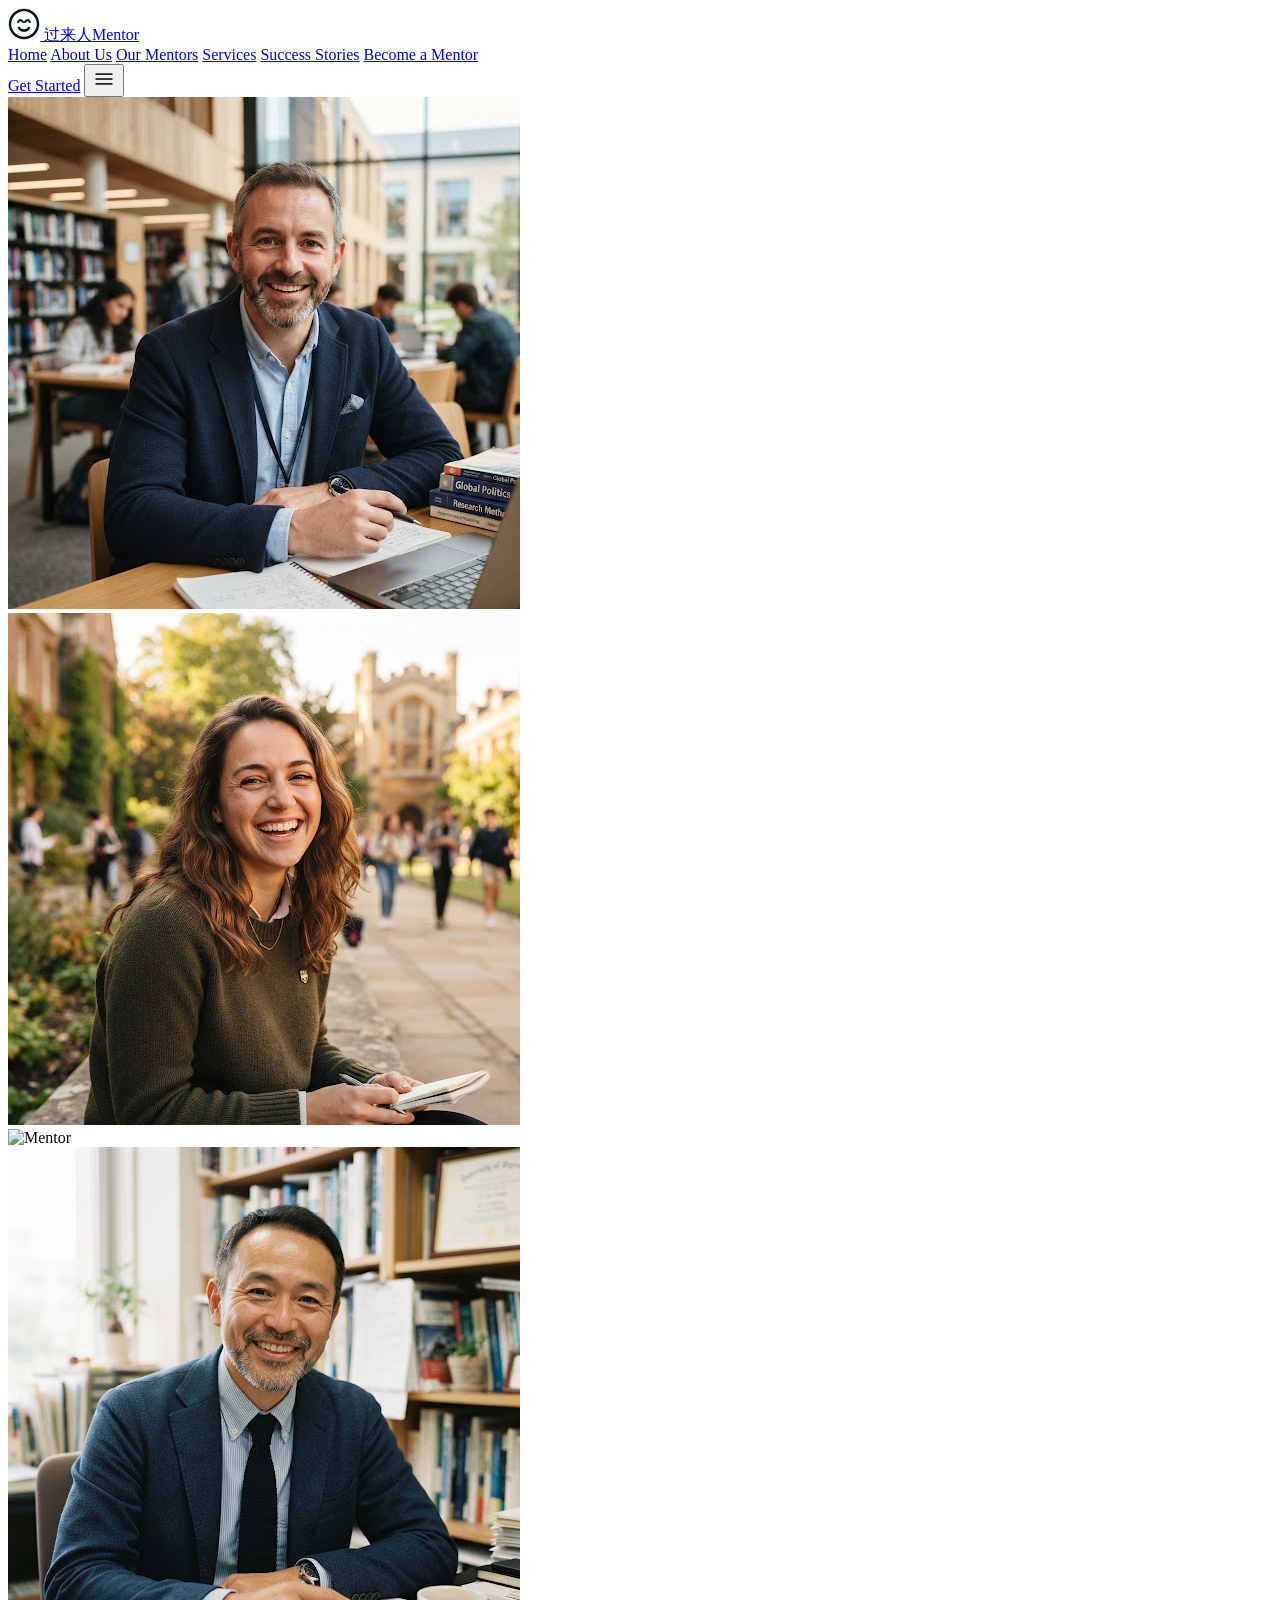
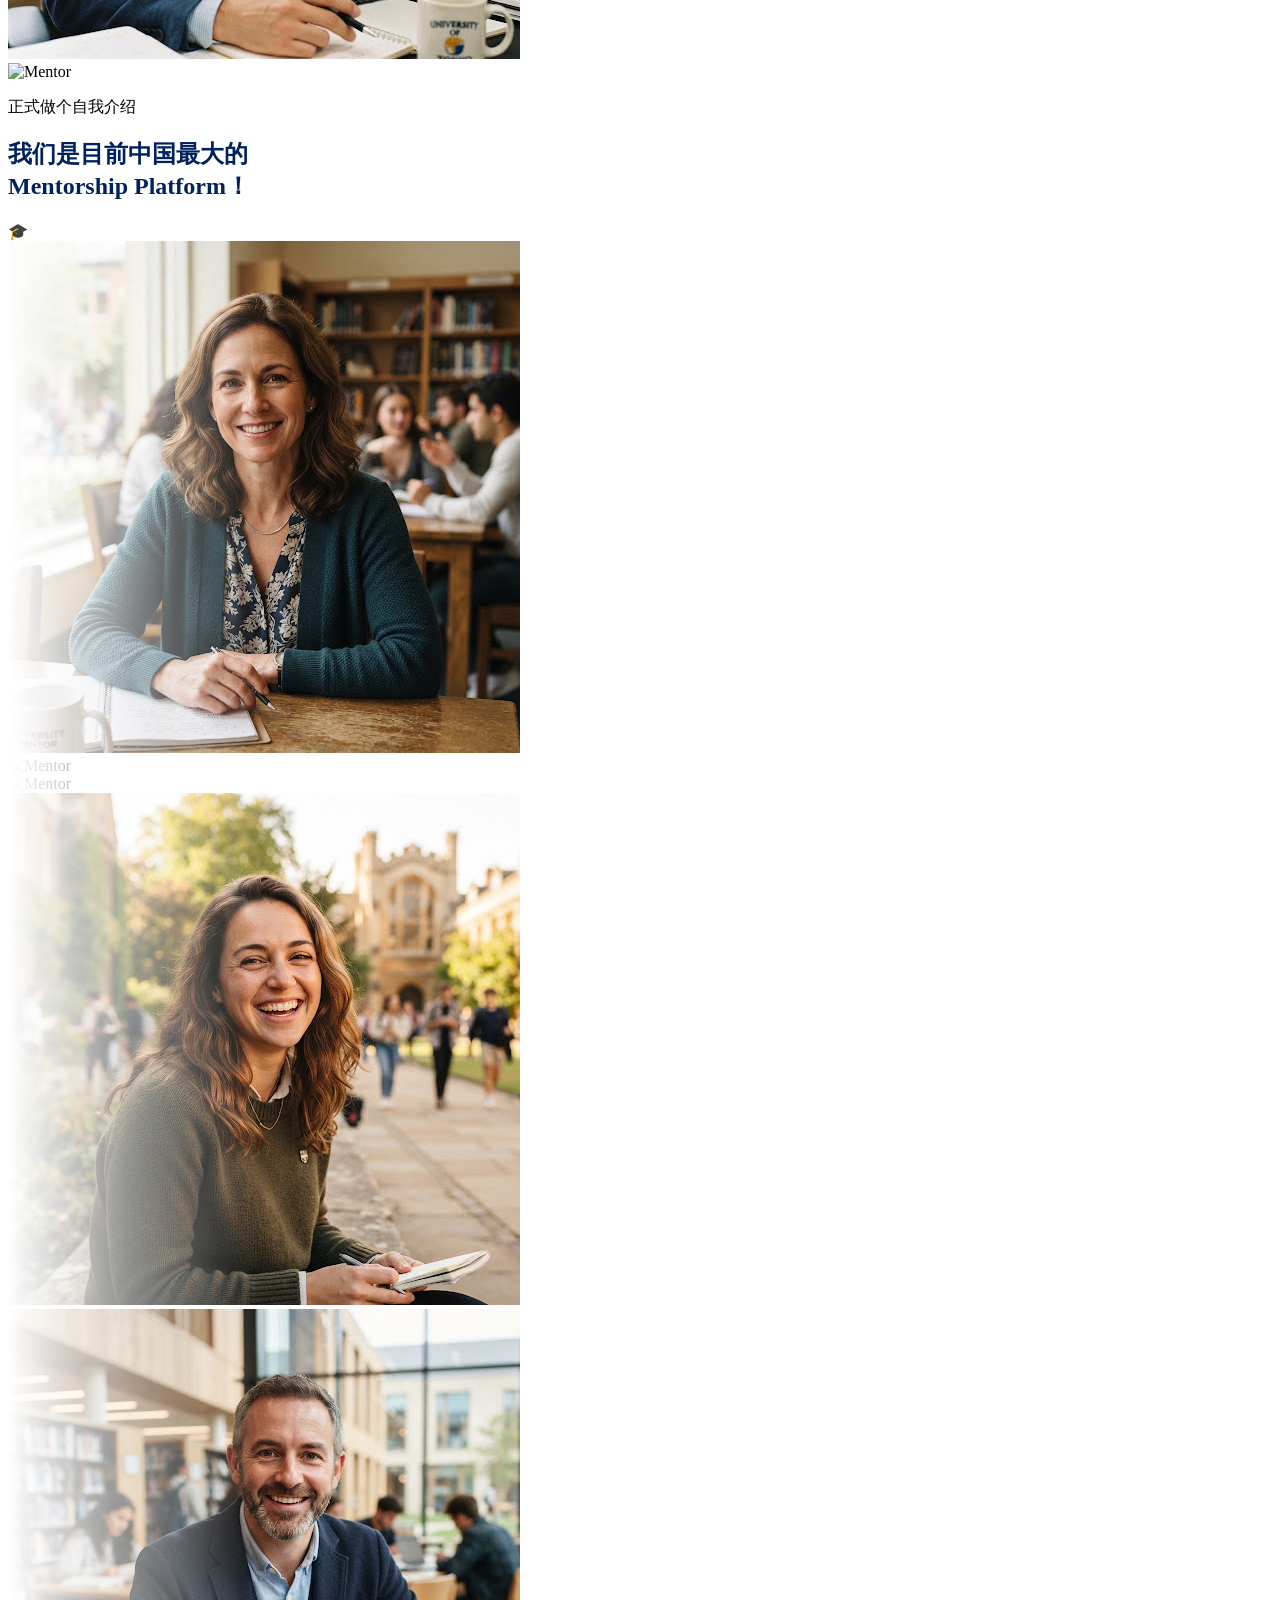
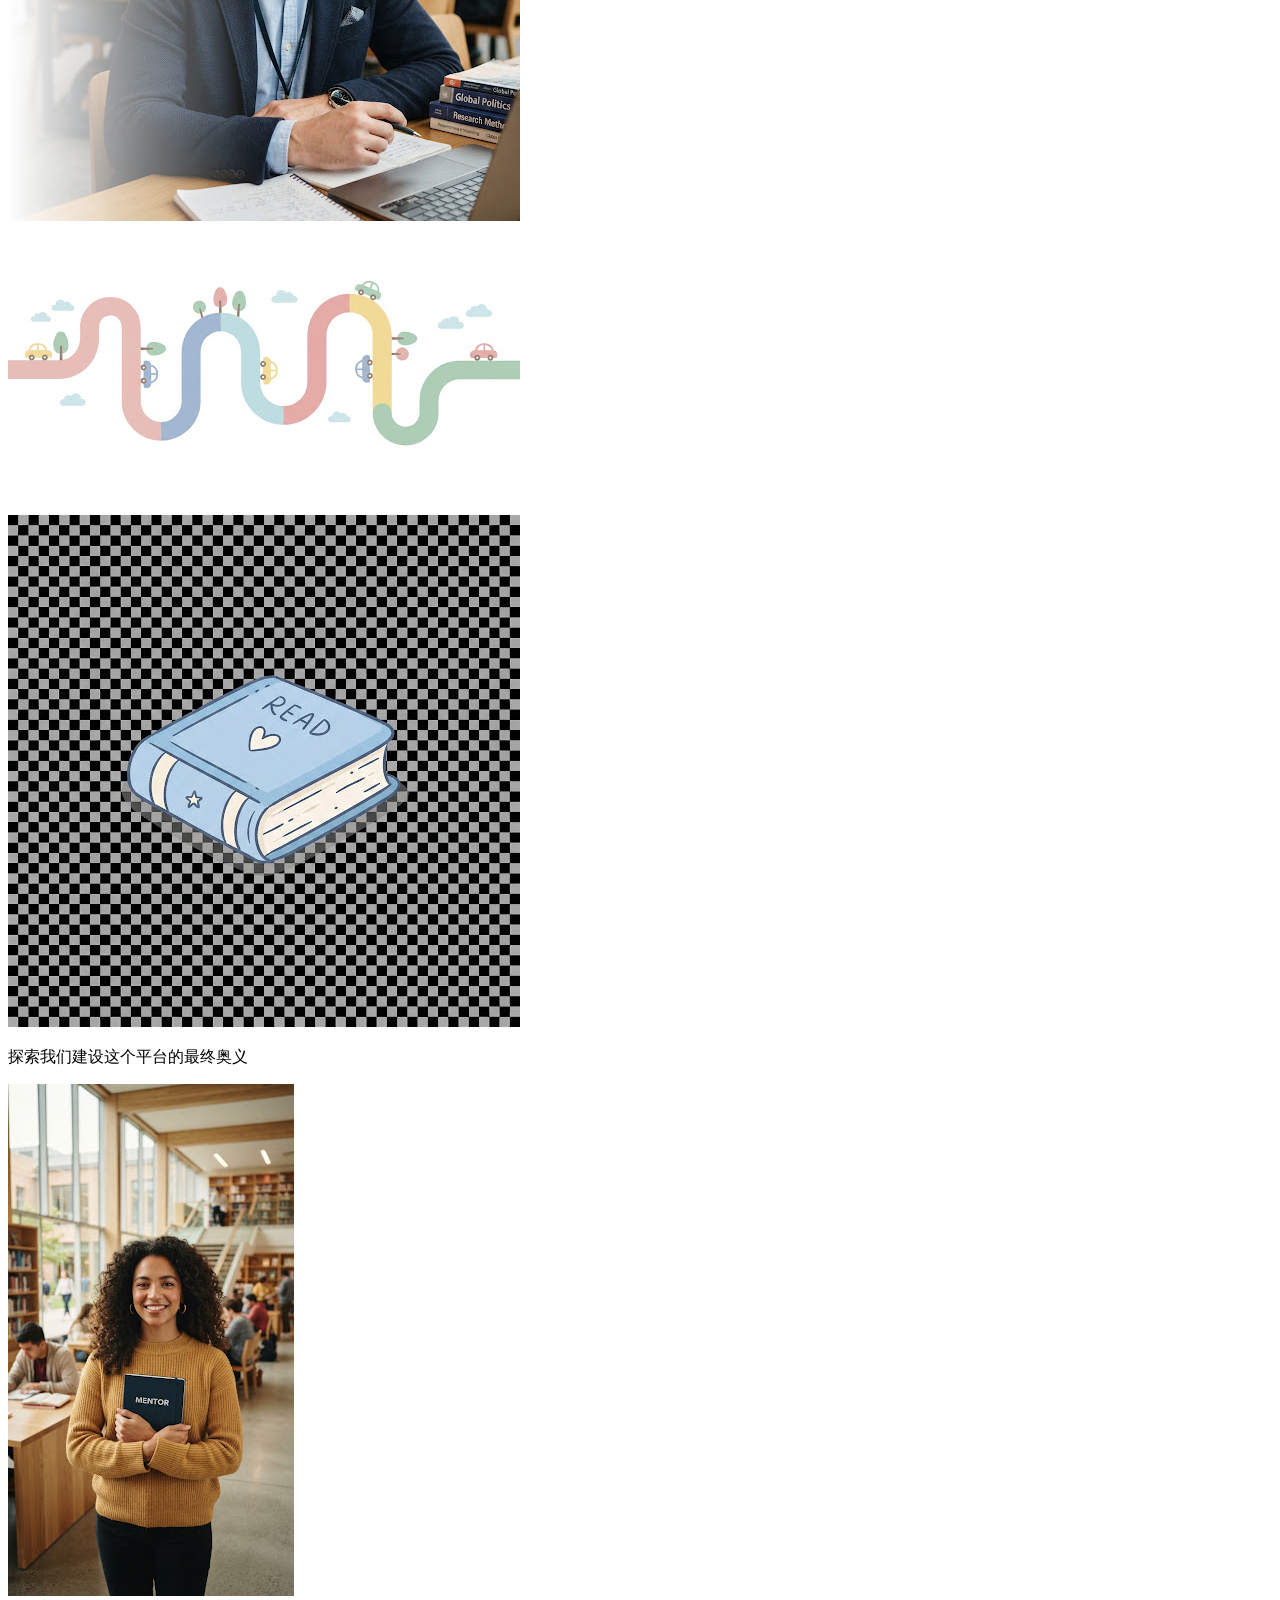
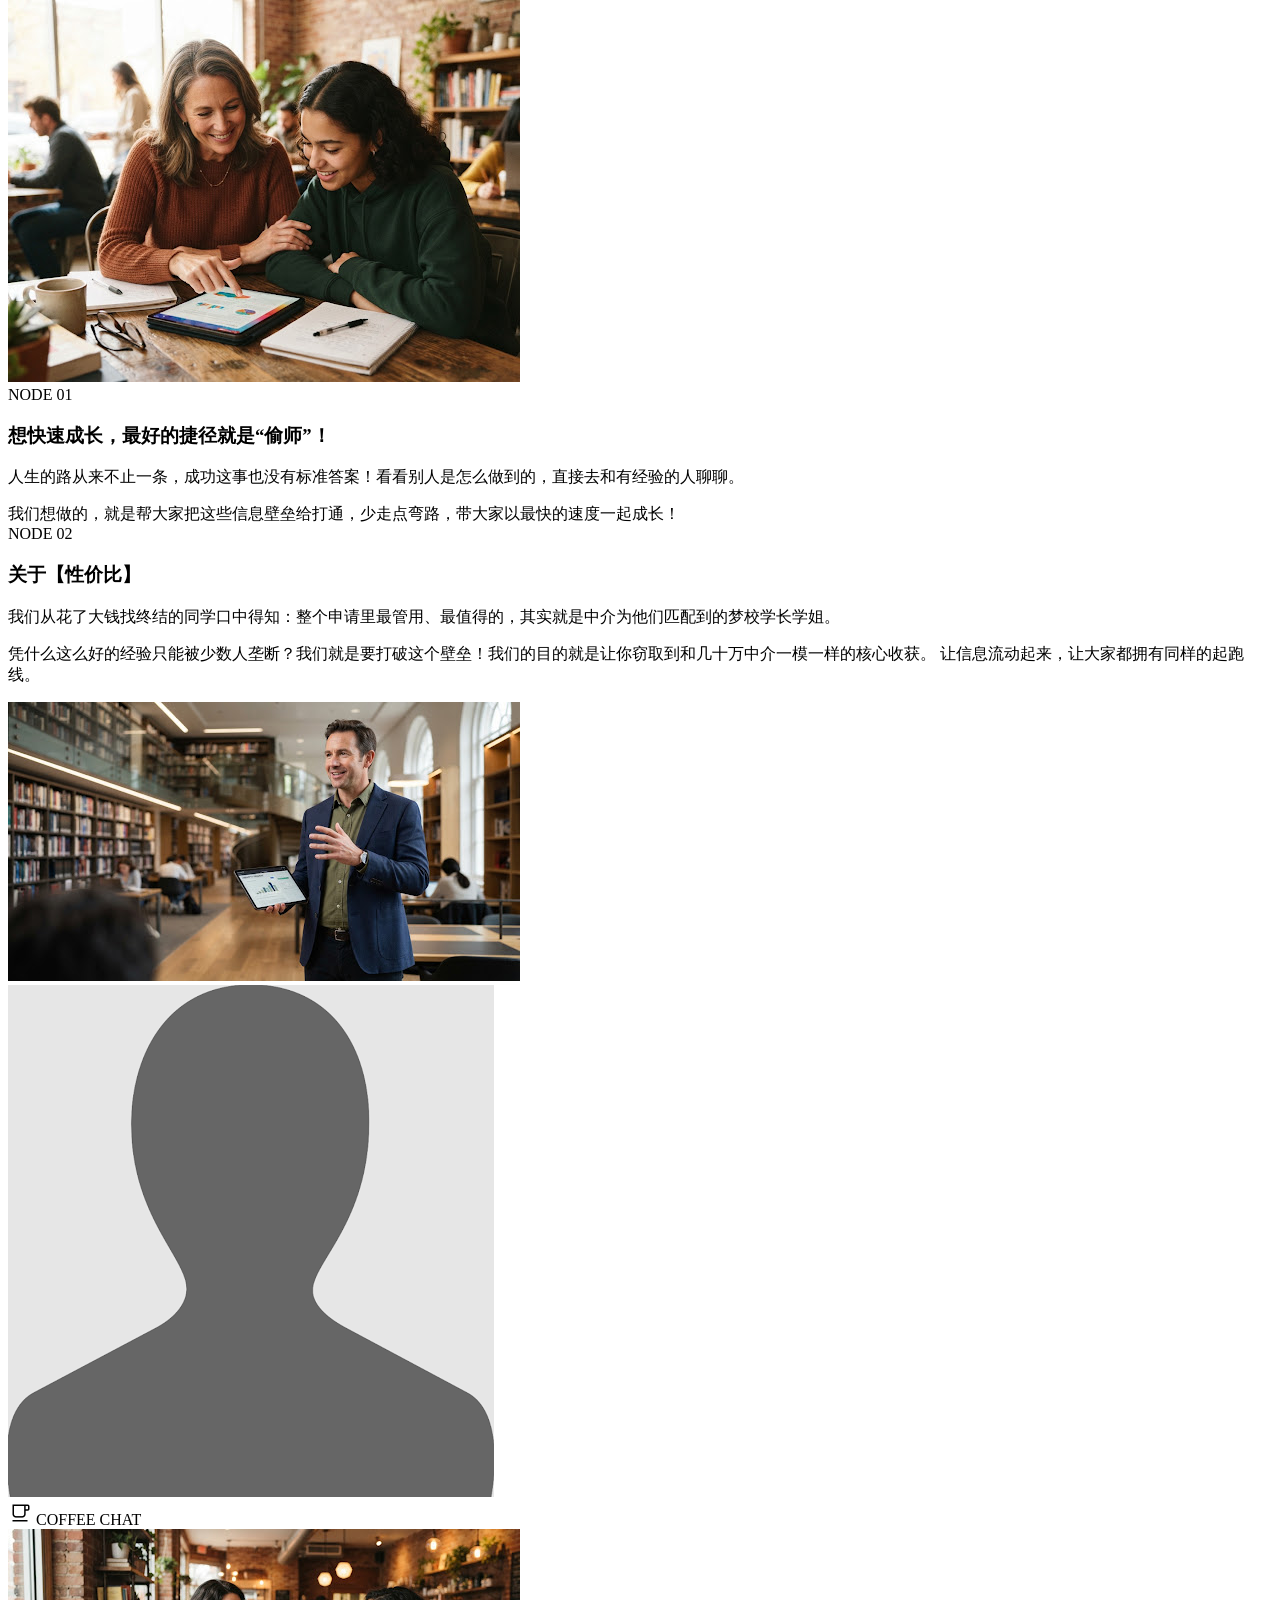
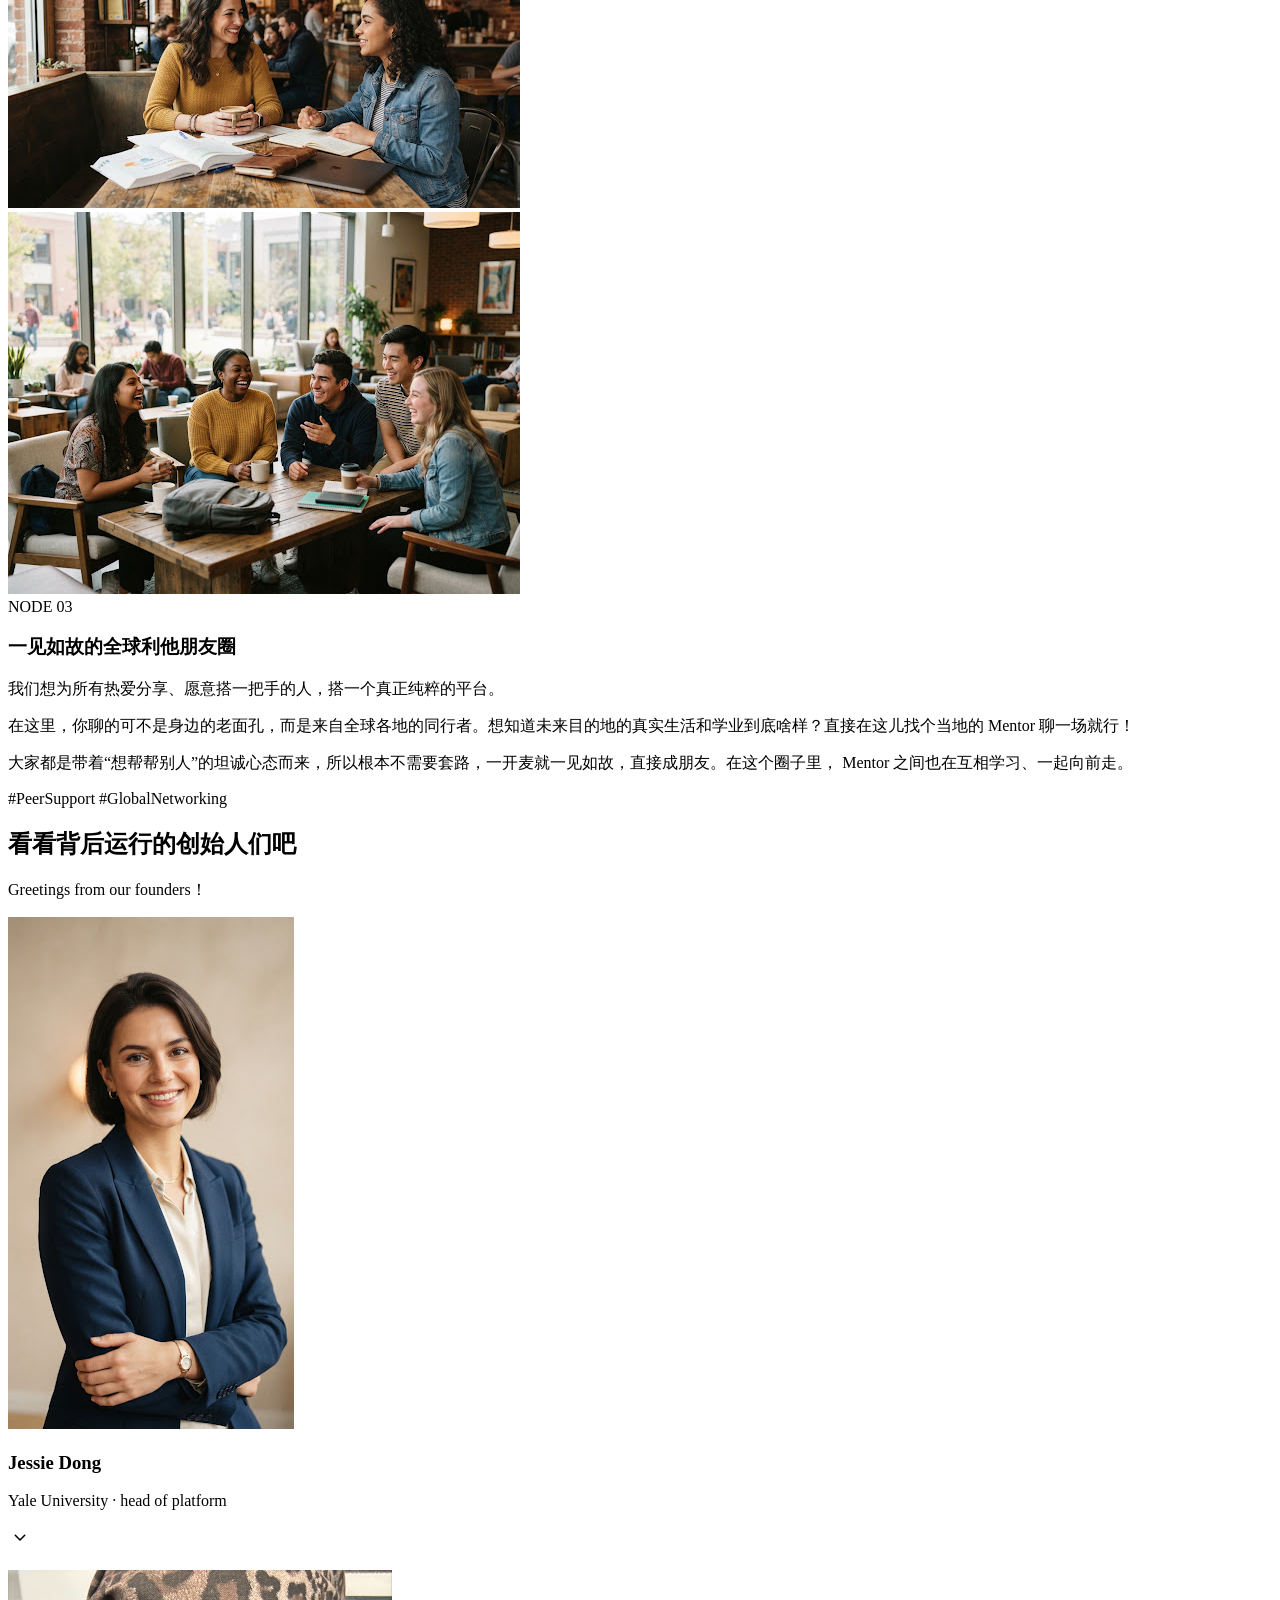
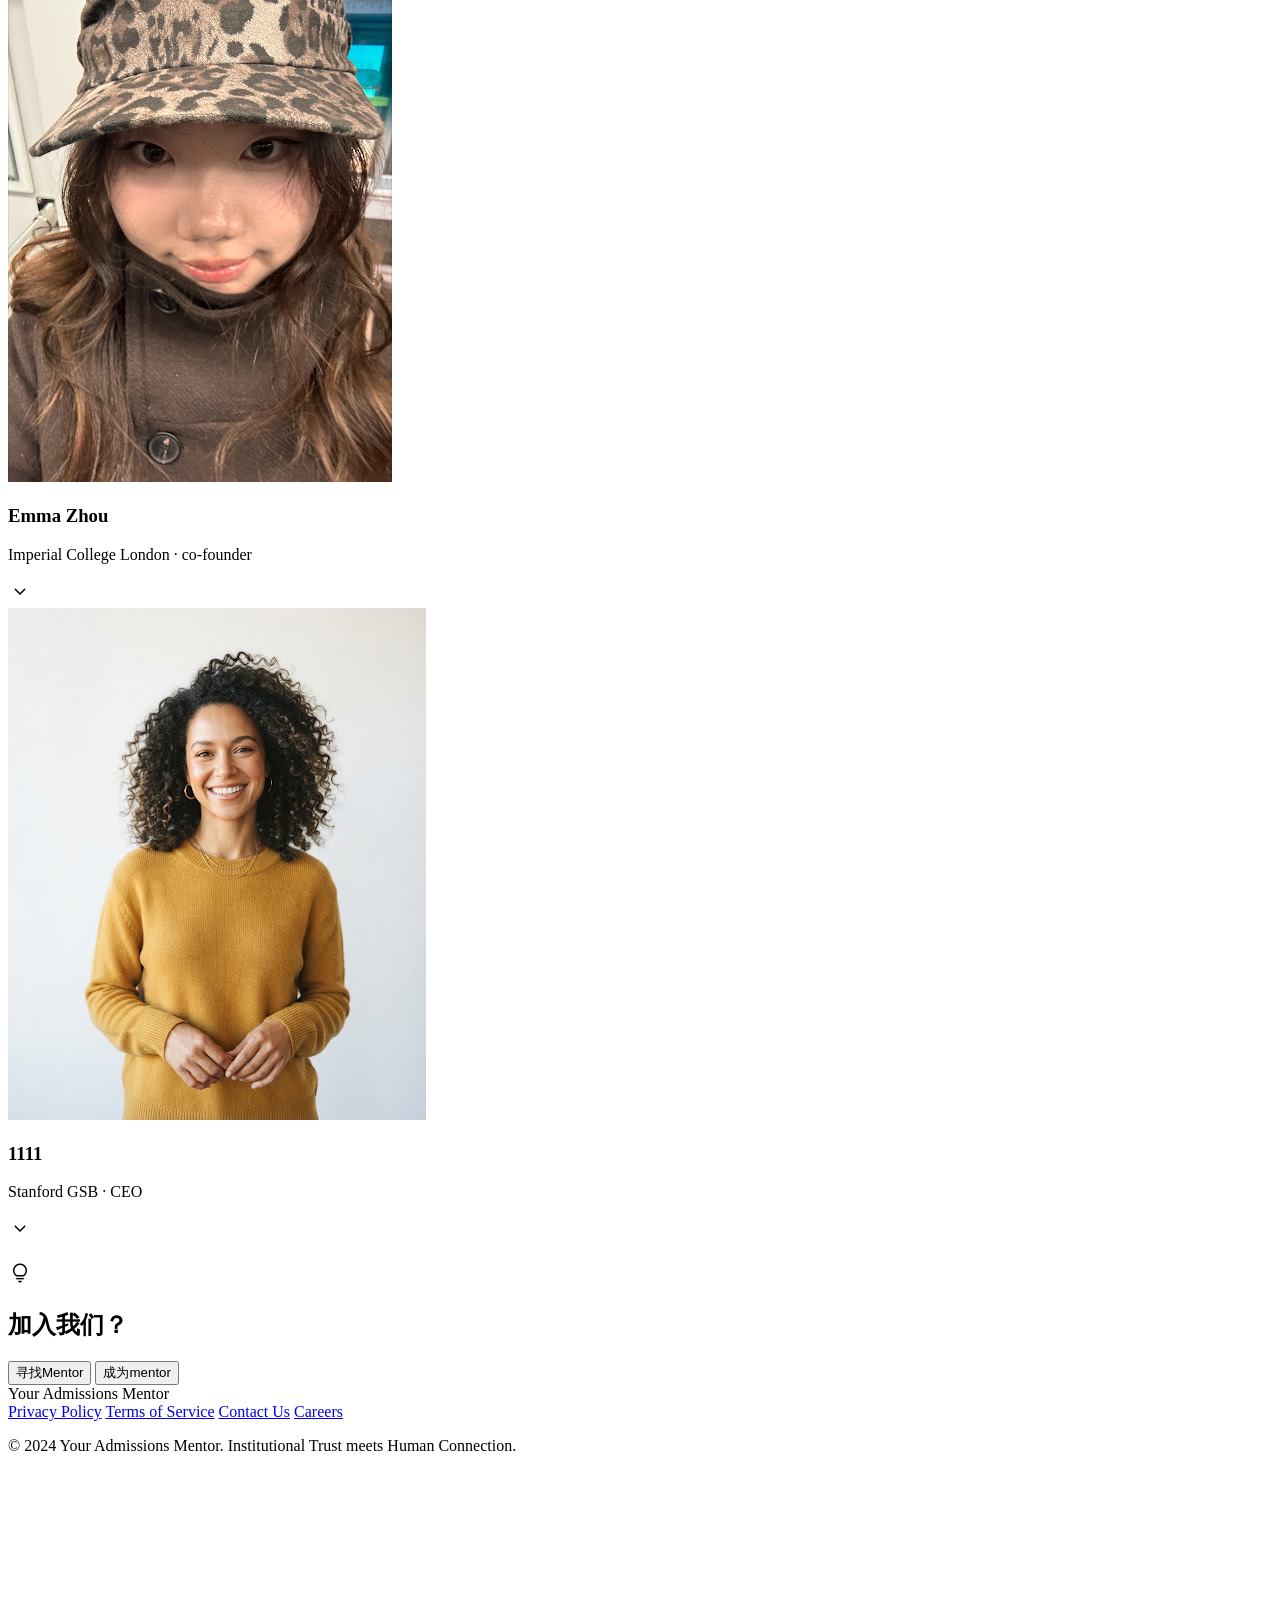
==== about.html @ b826a361 "🎉 过来人Mentor 网站初版 - 8 个页面：首页、关于我们、导师列表、服务定价、学员故事、导师招募 + Mia/Qiran 详情页 - 全部图片本地化（71 张，8.2 MB） - 纯静态 HT" ====
<!DOCTYPE html><html class="scroll-smooth" lang="en" style=""><head>
<meta charset="utf-8">
<meta content="width=device-width, initial-scale=1.0" name="viewport">
<title>About Us | Your Admissions Mentor</title>
<meta content="Learn about the team and story behind Your Admissions Mentor." name="description">
<!-- Fonts & Icons -->
<link href="https://fonts.googleapis.com" rel="preconnect">
<link crossorigin="" href="https://fonts.gstatic.com" rel="preconnect">
<link href="https://fonts.googleapis.com/css2?family=Inter:wght@400;500;700&amp;display=swap" rel="stylesheet">
<link href="https://fonts.googleapis.com/css2?family=Material+Symbols+Outlined:wght,FILL@100..700,0..1&amp;display=swap" rel="stylesheet">
<!-- Tailwind CSS -->
<script src="https://cdn.tailwindcss.com?plugins=forms,container-queries"></script>
<!-- Design System Configuration -->
<script id="tailwind-config">tailwind.config = {darkMode: "class", theme: {extend: {colors: {"on-secondary-container": "#0f4a86", "secondary-fixed-dim": "#a6c8ff", "surface-dim": "#dadadb", "surface-container-high": "#e9e8e9", background: "#faf9fa", "on-secondary-fixed-variant": "#094784", "outline-variant": "#c2c7cf", "on-secondary": "#ffffff", "secondary-fixed": "#d5e3ff", "on-tertiary-fixed-variant": "#59431e", "surface-bright": "#faf9fa", "surface-container-highest": "#e3e2e3", "surface-container": "#eeedee", "on-error": "#ffffff", "on-tertiary": "#ffffff", "on-secondary-fixed": "#001c3b", "on-primary-fixed-variant": "#2f4c49", "tertiary-fixed-dim": "#e1c292", "inverse-surface": "#2f3032", "error-container": "#ffdad6", "surface-tint": "#476460", "on-surface": "#1a1c1d", "on-primary": "#ffffff", tertiary: "#725b33", "primary-container": "#b3d2cd", "on-primary-container": "#3e5b58", "primary-fixed": "#c9e9e4", surface: "#faf9fa", "surface-variant": "#e3e2e3", "inverse-primary": "#aecdc8", secondary: "#2e5f9d", error: "#ba1a1a", "primary-fixed-dim": "#aecdc8", "secondary-container": "#8ebbff", "tertiary-container": "#e7c797", "surface-container-lowest": "#ffffff", outline: "#72777f", "on-error-container": "#93000a", primary: "#476460", "on-background": "#1a1c1d", "on-surface-variant": "#42474e", "tertiary-fixed": "#ffdeac", "on-tertiary-container": "#69522c", "inverse-on-surface": "#f1f0f1", "on-tertiary-fixed": "#281900", "on-primary-fixed": "#02201d", "surface-container-low": "#f4f3f4"}, borderRadius: {DEFAULT: "0.25rem", lg: "0.5rem", xl: "0.75rem", full: "9999px"}, spacing: {"stack-sm": "8px", "margin-mobile": "20px", "stack-lg": "64px", "section-padding": "120px", "container-max": "1280px", gutter: "32px", "stack-md": "24px"}, fontFamily: {"display-lg": ["Libre Caslon Text"], button: ["Inter"], "label-caps": ["Inter"], "body-md": ["Inter"], "display-lg-mobile": ["Libre Caslon Text"], "headline-sm": ["Libre Caslon Text"], "headline-md": ["Libre Caslon Text"], "body-lg": ["Inter"], headline: ["Inter"], display: ["Inter"], body: ["Inter"], label: ["Inter"]}, fontSize: {"display-lg": ["64px", {lineHeight: "72px", letterSpacing: "-0.02em", fontWeight: "700"}], button: ["14px", {lineHeight: "20px", fontWeight: "600"}], "label-caps": ["12px", {lineHeight: "16px", letterSpacing: "0.1em", fontWeight: "600"}], "body-md": ["16px", {lineHeight: "24px", fontWeight: "400"}], "display-lg-mobile": ["40px", {lineHeight: "48px", letterSpacing: "-0.01em", fontWeight: "700"}], "headline-sm": ["24px", {lineHeight: "32px", fontWeight: "600"}], "headline-md": ["32px", {lineHeight: "40px", fontWeight: "600"}], "body-lg": ["18px", {lineHeight: "28px", fontWeight: "400"}]}}}};</script>
<style>
        .material-symbols-outlined {
            font-variation-settings: 'FILL' 0, 'wght' 300, 'GRAD' 0, 'opsz' 24;
        }
        .soft-shadow {
            box-shadow: 0 10px 40px -15px rgba(0, 0, 0, 0.05);
        }
        .founder-card {
            transition: all 0.5s cubic-bezier(0.4, 0, 0.2, 1);
        }
        .founder-card.expanded {
            background-color: white !important;
            border-color: rgba(71, 100, 96, 0.2) !important;
        }
        .marshmallow-hover:hover {
            transform: translateY(-4px);
            box-shadow: 0 20px 40px -10px rgba(0, 0, 0, 0.08);
        }
        @keyframes sparkle-float {
            0%, 100% { transform: translateY(0) rotate(0); opacity: 1; }
            50% { transform: translateY(-5px) rotate(15deg); opacity: 0.7; }
        }
        .animate-sparkle {
            animation: sparkle-float 2s ease-in-out infinite;
        }
        .mask-edge-left {
            mask-image: linear-gradient(to right, transparent, black 20%);
        }
        .mask-edge-right {
            mask-image: linear-gradient(to left, transparent, black 20%);
        }
        .roadmap-path {
            stroke-dasharray: 2000;
            stroke-dashoffset: 2000;
            animation: draw-path 4s ease-out forwards;
        }
        @keyframes draw-path {
            to { stroke-dashoffset: 0; }
        }
        .float-node {
            animation: float-node 6s ease-in-out infinite;
        }
        @keyframes float-node {
            0%, 100% { transform: translateY(0); }
            50% { transform: translateY(-15px); }
        }
    </style>
</head><body class="bg-background text-on-surface font-body-md selection:bg-secondary-container">
<!-- TopAppBar -->
<nav class="fixed top-0 left-0 right-0 z-50 border-b border-gray-100 h-20" style="background: rgba(255,255,255,0.8); backdrop-filter: blur(12px); -webkit-backdrop-filter: blur(12px);">
  <div class="flex justify-between items-center w-full px-5 md:px-8 max-w-[1280px] mx-auto h-full">
    <a href="index.html" class="flex items-center gap-2 no-underline">
      <svg fill="none" height="32" viewBox="0 0 32 32" width="32"><circle cx="16" cy="16" r="14" stroke="#02121d" stroke-width="2.5"/><path d="M10 14C10 14 11 12 12.5 12C14 12 15 14 15 14" stroke="#02121d" stroke-linecap="round" stroke-width="2"/><path d="M17 14C17 14 18 12 19.5 12C21 12 22 14 22 14" stroke="#02121d" stroke-linecap="round" stroke-width="2"/><path d="M11 20C11 20 12.5 22.5 16 22.5C19.5 22.5 21 20 21 20" stroke="#02121d" stroke-linecap="round" stroke-width="2.5"/></svg>
      <span class="text-xl font-bold tracking-tight text-[#0A2540]">过来人Mentor</span>
    </a>
    <div class="hidden md:flex items-center gap-6">
<a class="text-[13px] font-bold text-[#0A2540] hover:text-[#1d3a78] transition-colors uppercase tracking-wider no-underline" href="index.html">Home</a>
<a class="text-[13px] font-bold text-[#1d3a78] border-b-2 border-[#1d3a78] pb-0.5 transition-colors uppercase tracking-wider no-underline" href="about.html">About Us</a>
<a class="text-[13px] font-bold text-[#0A2540] hover:text-[#1d3a78] transition-colors uppercase tracking-wider no-underline" href="platform.html">Our Mentors</a>
<a class="text-[13px] font-bold text-[#0A2540] hover:text-[#1d3a78] transition-colors uppercase tracking-wider no-underline" href="services.html">Services</a>
<a class="text-[13px] font-bold text-[#0A2540] hover:text-[#1d3a78] transition-colors uppercase tracking-wider no-underline" href="stories.html">Success Stories</a>
<a class="text-[13px] font-bold text-[#0A2540] hover:text-[#1d3a78] transition-colors uppercase tracking-wider no-underline" href="recruit.html">Become a Mentor</a>
    </div>
    <a href="index.html" class="hidden md:inline-block bg-[#0A2540] text-white px-6 py-2.5 rounded-lg font-bold hover:opacity-90 transition-all active:scale-95 shadow-sm uppercase tracking-widest text-[11px] no-underline">Get Started</a>
    <button class="md:hidden text-[#0A2540] p-2"><span class="material-symbols-outlined">menu</span></button>
  </div>
</nav>
<main>
<!-- Hero Section -->
<section class="relative pt-24 pb-stack-lg px-margin-mobile md:px-8 max-w-[1440px] mx-auto text-center overflow-hidden">
<div class="absolute inset-0 bg-white -z-10"></div>
<div class="max-w-container-max mx-auto relative flex items-center justify-center min-h-[600px] py-20">
<!-- Left Mentor Wall -->
<div class="absolute left-0 top-1/2 -translate-y-1/2 w-1/4 hidden lg:grid grid-cols-2 gap-4 mask-edge-right opacity-80">
<div class="space-y-4">
<div class="w-full aspect-square rounded-2xl overflow-hidden shadow-sm">
<img alt="Mentor" class="w-full h-full object-cover" src="images/assets/14fe5df8cb50.jpg">
</div>
<div class="w-full aspect-square rounded-2xl overflow-hidden shadow-sm blur-[1px] opacity-60">
<img alt="Mentor" class="w-full h-full object-cover" src="images/assets/1c6facca3590.jpg">
</div>
<div class="w-full aspect-square rounded-2xl overflow-hidden shadow-sm blur-[2px] opacity-30">
<img alt="Mentor" class="w-full h-full object-cover" src="images/assets/5721974a1975.jpg">
</div>
</div>
<div class="space-y-4 mt-8">
<div class="w-full aspect-square rounded-2xl overflow-hidden shadow-sm">
<img alt="Mentor" class="w-full h-full object-cover" src="images/assets/c5a7724a6468.jpg">
</div>
<div class="w-full aspect-square rounded-2xl overflow-hidden shadow-sm blur-[1px] opacity-60">
<img alt="Mentor" class="w-full h-full object-cover" src="images/assets/172cd6be106f.jpg">
</div>
</div>
</div>
<!-- Central Text Container -->
<div class="relative z-10 max-w-2xl px-6 text-center">
<p class="font-bold text-on-surface-variant uppercase tracking-widest mb-6 text-sm opacity-80">正式做个自我介绍</p>
<h1 class="font-headline-xl text-[40px] md:text-[56px] text-primary leading-tight font-extrabold mb-12" style="font-family: Lexend; color: rgb(0, 35, 95);">我们是目前中国最大的<br>Mentorship Platform！</h1><span class="absolute -bottom-4 -right-10 rotate-12 text-4xl opacity-80">🎓</span>
</div>
<!-- Right Mentor Wall -->
<div class="absolute right-0 top-1/2 -translate-y-1/2 w-1/4 hidden lg:grid grid-cols-2 gap-4 mask-edge-left opacity-80">
<div class="space-y-4 mt-8">
<div class="w-full aspect-square rounded-2xl overflow-hidden shadow-sm">
<img alt="Mentor" class="w-full h-full object-cover" src="images/assets/a394ef5137a2.jpg">
</div>
<div class="w-full aspect-square rounded-2xl overflow-hidden shadow-sm blur-[1px] opacity-60">
<img alt="Mentor" class="w-full h-full object-cover" src="images/assets/cf039cf46e86.jpg">
</div>
</div>
<div class="space-y-4">
<div class="w-full aspect-square rounded-2xl overflow-hidden shadow-sm">
<img alt="Mentor" class="w-full h-full object-cover" src="images/assets/77ca566a1de1.jpg">
</div>
<div class="w-full aspect-square rounded-2xl overflow-hidden shadow-sm blur-[1px] opacity-60">
<img alt="Mentor" class="w-full h-full object-cover" src="images/assets/1c6facca3590.jpg">
</div>
<div class="w-full aspect-square rounded-2xl overflow-hidden shadow-sm blur-[2px] opacity-30">
<img alt="Mentor" class="w-full h-full object-cover" src="images/assets/14fe5df8cb50.jpg">
</div>
</div>
</div>
</div></section>
<!-- Narrative Roadmap Section -->
<section class="relative py-section-padding bg-surface-container-low overflow-hidden"><!-- Visual Roadmap Line -->
<div class="absolute inset-0 pointer-events-none flex justify-center">
<img alt="Cartoon road path" class="w-full h-full object-cover opacity-20 blur-[1px]" src="images/assets/2dc62df952c8.jpg">
</div>
<div class="max-w-container-max mx-auto px-margin-mobile md:px-8 relative z-10">
<div class="text-center md:max-w-3xl mx-auto mb-24 relative">
<div class="absolute -top-12 -left-8 w-24 h-24 opacity-60 animate-sparkle">
<img alt="Book doodle" class="w-full h-full object-contain" src="images/assets/438008af3a33.jpg">
</div>
<p class="font-body-lg text-body-lg text-on-surface-variant leading-[1.8] opacity-90">
<span class="bg-secondary-container/40 px-6 py-2 rounded-full inline-block shadow-sm border border-secondary/10">探索我们建设这个平台的最终奥义</span>
</p>
</div>
<div class="space-y-stack-lg md:space-y-48">
<!-- Node 01 -->
<div class="grid grid-cols-1 md:grid-cols-12 items-center gap-12">
<div class="md:col-span-6 order-2 md:order-1 flex justify-center relative">
<div class="relative w-full max-w-md float-node">
<div class="absolute -inset-4 bg-secondary/5 rounded-xl -rotate-2"></div>
<img alt="Mentor at library" class="w-full aspect-[4/5] object-cover rounded-[40px] shadow-2xl border border-surface-container-highest relative z-10" src="images/mentors/18f5f029eb47.jpg">
<!-- Overlapping New Photo -->
<div class="absolute -bottom-12 -right-10 w-48 aspect-square rounded-2xl overflow-hidden shadow-xl border-4 border-white rotate-6 z-20 scale-125">
<img alt="Mentor and student" class="w-full h-full object-cover" src="images/mentors/ffd549f6a1e8.jpg">
</div>
</div>
</div>
<div class="md:col-span-5 md:col-start-8 order-1 md:order-2 flex flex-col items-start gap-6">
<div class="bg-secondary/10 text-secondary rounded-full px-4 py-1 font-label-caps text-label-caps border border-secondary/20 shadow-sm">NODE 01</div>
<h3 class="text-headline-md font-bold text-primary leading-tight">想快速成长，最好的捷径就是“偷师”！</h3>
<p class="text-body-md text-on-surface-variant leading-relaxed">人生的路从来不止一条，成功这事也没有标准答案！看看别人是怎么做到的，直接去和有经验的人聊聊。</p>
<div class="text-body-md text-on-surface-variant leading-relaxed">我们想做的，就是帮大家把这些信息壁垒给打通，少走点弯路，带大家以最快的速度一起成长！</div>
</div>
</div>
<!-- Node 02 -->
<div class="grid grid-cols-1 md:grid-cols-12 items-center gap-12">
<div class="md:col-span-5 md:col-start-1 flex flex-col items-start gap-6">
<div class="bg-tertiary-container/40 text-tertiary rounded-full px-4 py-1 font-label-caps text-label-caps border border-tertiary/20 shadow-sm">NODE 02</div>
<h3 class="text-headline-md font-bold text-primary leading-tight">关于【性价比】</h3>
<p class="font-body-md text-body-md text-on-surface-variant leading-[1.8]">我们从花了大钱找终结的同学口中得知：整个申请里最管用、最值得的，其实就是中介为他们匹配到的梦校学长学姐。</p>
<p class="font-body-md text-body-md text-on-surface-variant leading-[1.8]">凭什么这么好的经验只能被少数人垄断？我们就是要打破这个壁垒！我们的目的就是让你窃取到和几十万中介一模一样的核心收获。 让信息流动起来，让大家都拥有同样的起跑线。</p>
</div>
<div class="md:col-span-6 md:col-start-7 flex justify-center relative">
<div class="relative w-full max-w-md float-node" style="animation-delay: -3s;">
<div class="absolute -inset-4 bg-tertiary/5 rounded-xl rotate-3"></div>
<img alt="Mentor portrait" class="w-full aspect-[4/5] object-cover rounded-[40px] shadow-2xl border border-surface-container-highest relative z-10" src="images/mentors/6a58cf6d20d4.jpg">
<!-- Doodle -->
<div class="absolute -top-12 -left-16 w-24 h-24 z-20">
<img alt="Doodle" class="w-full h-full object-contain" src="images/assets/ac722b140f97.jpg">
</div>
</div>
</div>
</div>
<!-- Node 03 -->
<div class="grid grid-cols-1 md:grid-cols-12 items-center gap-12">
<div class="md:col-span-6 order-2 md:order-1 flex justify-center relative">
<div class="relative w-full max-w-md float-node">
<div class="absolute -top-6 -right-6 z-20 bg-secondary text-on-secondary px-6 py-3 rounded-full font-label-caps text-xs shadow-lg flex items-center gap-2">
<span class="material-symbols-outlined text-base">local_cafe</span> COFFEE CHAT
                    </div>
<img alt="Coffee chat session" class="w-full aspect-[4/5] object-cover rounded-[40px] shadow-2xl border border-surface-container-highest relative z-10" src="images/assets/290b04af6ce8.jpg">
<!-- Overlapping New Photo -->
<div class="absolute -bottom-8 -left-12 w-56 aspect-video rounded-2xl overflow-hidden shadow-xl border-4 border-white -rotate-3 z-20">
<img alt="Students laughing" class="w-full h-full object-cover" src="images/stories/c3d0847f8b51.jpg">
</div>
</div>
</div>
<div class="md:col-span-5 md:col-start-8 order-1 md:order-2 flex flex-col items-start gap-6">
<div class="bg-secondary/10 text-secondary rounded-full px-4 py-1 font-label-caps text-label-caps border border-secondary/20 shadow-sm">NODE 03</div>
<h3 class="font-headline-md text-headline-md text-primary leading-tight">一见如故的全球利他朋友圈</h3>
<p class="font-body-md text-body-md text-on-surface-variant leading-relaxed">我们想为所有热爱分享、愿意搭一把手的人，搭一个真正纯粹的平台。</p>
<p class="font-body-md text-body-md text-on-surface-variant leading-relaxed">在这里，你聊的可不是身边的老面孔，而是来自全球各地的同行者。想知道未来目的地的真实生活和学业到底啥样？直接在这儿找个当地的 Mentor 聊一场就行！</p>
<p class="font-body-md text-body-md text-on-surface-variant leading-relaxed">大家都是带着“想帮帮别人”的坦诚心态而来，所以根本不需要套路，一开麦就一见如故，直接成朋友。在这个圈子里， Mentor 之间也在互相学习、一起向前走。</p>
<div class="flex flex-wrap gap-2 pt-2">
<span class="px-4 py-1.5 bg-surface-container-highest rounded-full text-xs font-label-caps text-on-surface-variant">#PeerSupport</span>
<span class="px-4 py-1.5 bg-surface-container-highest rounded-full text-xs font-label-caps text-on-surface-variant">#GlobalNetworking</span>
</div>
</div>
</div>
</div>
</div></section>
<!-- Founder Interactive Section -->
<section class="py-section-padding px-margin-mobile md:px-8 mx-auto w-full">
<div class="text-center mb-16">
<h2 class="font-headline-lg text-headline-lg text-primary mb-4">看看背后运行的创始人们吧</h2>
<p class="font-body-md text-body-md text-on-surface-variant">Greetings from our founders！</p>
</div>
<div class="mx-auto flex flex-col gap-4 max-w-[90%]" id="founder-accordion">
<!-- Founder 1 -->
<div class="founder-card border border-outline-variant/30 p-6 cursor-pointer overflow-hidden group rounded-[40px]" onclick="toggleFounder(this)">
<div class="flex items-center gap-6">
<div class="w-16 h-16 rounded-full border-4 border-secondary-container overflow-hidden flex-shrink-0 transition-transform group-hover:scale-110">
<img alt="Jessie Dong" class="w-full h-full object-cover" src="images/assets/28095558f9d0.jpg">
</div>
<div class="flex-grow">
<h3 class="font-headline-md text-headline-md text-primary">Jessie Dong</h3>
<p class="font-label-md text-label-md text-on-surface-variant uppercase tracking-wider">Yale University · head of platform</p>
</div>
<span class="material-symbols-outlined text-outline transition-transform group-[.expanded]:rotate-180" style="transform: rotate(0deg);">expand_more</span>
</div>
<div class="hidden-content max-h-0 overflow-hidden transition-all duration-500 ease-in-out opacity-0" style="max-height: 0px; opacity: 0;">
<div class="pt-8 border-t border-outline-variant/20 mt-6 flex gap-8">
<div class="flex-grow space-y-4">
<p class="font-body-md text-body-md text-on-surface italic leading-relaxed">
                                    "I spent years decoding the Ivy League admissions process. My mission is to ensure that no student's potential is lost in translation. I believe every transcript deserves a soul."
                                </p>
<div class="flex items-center gap-2 text-secondary">
<span class="material-symbols-outlined animate-sparkle" style="font-variation-settings: &quot;FILL&quot; 1;">auto_awesome</span>
<span class="font-label-md text-label-md">Witty Strategist &amp; Coffee Enthusiast</span>
</div>
</div>
</div>
</div>
</div>
<!-- Founder 2 -->
<div class="founder-card border border-outline-variant/30 p-6 cursor-pointer overflow-hidden group rounded-[40px]" onclick="toggleFounder(this)">
<div class="flex items-center gap-6">
<div class="w-16 h-16 rounded-full border-4 border-tertiary-fixed-dim overflow-hidden flex-shrink-0 transition-transform group-hover:scale-110">
<img alt="Emma Zhou" class="w-full h-full object-cover" src="images/assets/cfff11e73bea.jpg">
</div>
<div class="flex-grow">
<h3 class="font-headline-md text-headline-md text-primary">Emma Zhou</h3>
<p class="font-label-md text-label-md text-on-surface-variant uppercase tracking-wider">Imperial College London · co-founder</p>
</div>
<span class="material-symbols-outlined text-outline transition-transform group-[.expanded]:rotate-180" style="transform: rotate(0deg);">expand_more</span>
</div>
<div class="hidden-content max-h-0 overflow-hidden transition-all duration-500 ease-in-out opacity-0" style="max-height: 0px; opacity: 0;">
<div class="pt-8 border-t border-outline-variant/20 mt-6 grid grid-cols-1 md:grid-cols-2 gap-8 bg-[radial-gradient(#e5e7eb_1px,transparent_1px)] [background-size:16px_16px] p-6 rounded-xl">
<!-- Left Column: Polaroid in Sleeve -->
<div class="flex justify-center items-center">
<div class="relative p-2 bg-white/30 backdrop-blur-sm border border-white/50 rounded-lg shadow-xl overflow-hidden group flex justify-center items-center">
<!-- Gloss Highlight -->
<div class="absolute inset-0 bg-gradient-to-tr from-transparent via-white/20 to-transparent pointer-events-none"></div>
<!-- Polaroid Card -->
<div class="bg-white p-6 pb-4 shadow-xl rounded-xl border border-outline-variant/20 relative flex flex-col items-center gap-4 transition-transform group-hover:rotate-0 scale-110" style="width: 320px; aspect-ratio: 3 / 4; padding: 2rem;">
  <!-- Badge Punch Hole -->
  <div class="absolute -top-3 left-1/2 -translate-x-1/2 w-10 h-3 bg-surface-container-highest rounded-full border border-outline-variant/30 shadow-inner"></div>
  
  <!-- Brand Watermark -->
  <div class="absolute top-4 right-4 opacity-10 pointer-events-none">
    <span class="material-symbols-outlined text-4xl">verified</span>
  </div>

  <!-- Photo -->
  <div class="w-56 aspect-[4/5] rounded-lg overflow-hidden border-2 border-surface-container-high shadow-sm mb-4"><img alt="Emma Zhou" class="w-full h-full object-cover" src="images/assets/0f7ecad6b8b7.jpg"></div>

  <!-- ID Fields -->
  <div class="w-full space-y-2 text-left gap-4">
    <div>
      <p class="text-[10px] font-bold text-outline uppercase tracking-widest">Name</p>
      <p class="font-headline-md text-primary leading-tight">Emma Zhou</p>
    </div>
    <div class="grid grid-cols-2 gap-2">
      <div>
        <p class="text-[10px] font-bold text-outline uppercase tracking-widest">Department</p>
        <p class="text-xs font-medium text-on-surface">Founder</p>
      </div>
      <div>
        <p class="text-[10px] font-bold text-outline uppercase tracking-widest">Role</p>
        <p class="text-xs font-medium text-on-surface">Intern</p>
      </div>
    </div>
    <div>
      <p class="text-[10px] font-bold text-outline uppercase tracking-widest">Institution</p>
      <p class="text-xs font-medium text-on-surface">Imperial College London</p>
    </div>
  </div>

  <!-- Footer: ID & Barcode -->
  <div class="w-full mt-2 pt-3 border-t border-dashed border-outline-variant/30 flex justify-between items-end">
    <div class="font-mono text-[10px] text-outline tracking-tighter">
      <span class="block opacity-50">ACCESS LEVEL: ALPHA</span>
      <span class="font-bold">FOUNDER ID: 002</span>
    </div>
    <div class="flex flex-col items-end gap-1">
      <div class="flex gap-[1px] h-6 items-end">
        <div class="w-[1px] h-full bg-on-surface"></div>
        <div class="w-[2px] h-full bg-on-surface"></div>
        <div class="w-[1px] h-3/4 bg-on-surface"></div>
        <div class="w-[3px] h-full bg-on-surface"></div>
        <div class="w-[1px] h-full bg-on-surface"></div>
        <div class="w-[2px] h-1/2 bg-on-surface"></div>
        <div class="w-[1px] h-full bg-on-surface"></div>
        <div class="w-[1px] h-full bg-on-surface"></div>
        <div class="w-[2px] h-3/4 bg-on-surface"></div>
      </div>
      <p class="text-[8px] font-mono opacity-40">LUMINA SOFT SYS</p>
    </div>
  </div>
</div>
</div>
</div>
<!-- Right Column: Showcase & Story -->
<div class="flex flex-col gap-8">
<!-- Top: Personal Showcase -->
<div class="relative py-8 flex flex-col items-center">
<div class="w-64 h-64 rounded-full border-4 border-white shadow-md overflow-hidden z-10"><img alt="Emma" class="w-full h-full object-cover" src="images/assets/61f5d72a7b4f.jpg"></div>
<!-- Floating Tags -->
<span class="absolute top-0 left-4 bg-[#fce7f3] text-[#9d174d] px-3 py-1 rounded-full text-xs font-medium shadow-sm -rotate-6">冷死也要冰美式</span>
<span class="absolute top-4 right-0 bg-[#fef3c7] text-[#92400e] px-3 py-1 rounded-full text-xs font-medium shadow-sm rotate-3">Dog person forever</span>
<span class="absolute bottom-4 left-0 bg-[#dbeafe] text-[#1e40af] px-3 py-1 rounded-full text-xs font-medium shadow-sm rotate-12">Kpop Lover</span>
<span class="absolute bottom-0 right-4 bg-[#f3f4f6] text-[#374151] px-3 py-1 rounded-full text-xs font-medium shadow-sm -rotate-3">黄金矿工</span>
</div>
<!-- Bottom: My Story -->
<div class="space-y-4">
<h4 class="font-bold text-primary tracking-tight uppercase text-sm">MY STORY:</h4>
<div class="text-sm text-on-surface-variant leading-relaxed space-y-3">
<p class="">我常说自己是“小点子学家”。</p><div class="">在地质学里，最璀璨的宝石往往诞生于高温、高压与极度苛刻的环境中。</div><div class="">比起做一个冷冰冰的矿工，我要求我的人生这块岩石不仅坚硬，还要结晶出绝妙的光泽与形态。<span style="font-size: 0.875rem;" class="">所以比起宏大复杂的叙事，我想我更喜欢在那些未经雕琢、毫无灵气的呆滞页岩深处，寻找哪怕极微小的闪光点，将其放大。</span></div><div><span style="font-size: 0.875rem;" class="">很多人常说工科女呆板，说地质严肃。但我偏热衷于踏上未知的旅行，喜欢热热闹闹地交朋友，沉迷于音乐肆意迸发的能量。我拥有一个斑斓而奇妙的小世界，但也随时敞开大门，欢迎任何人带上他们的故事光临。</span></div><div><span style="font-size: 0.875rem;" class="">凿穿沉闷，理清混沌。我期待在这片露头上，与每一个灵光一现的小点子一起，结晶出一片透亮、独特且富有生命力的小小矿脉。</span></div><p></p>

</div>
</div>
</div>
</div></div>
</div>
<!-- Founder 3 -->
<div class="founder-card border border-outline-variant/30 p-6 cursor-pointer overflow-hidden group rounded-[40px]" onclick="toggleFounder(this)">
<div class="flex items-center gap-6">
<div class="w-16 h-16 rounded-full border-4 border-primary-container overflow-hidden flex-shrink-0 transition-transform group-hover:scale-110">
<img alt="Founder" class="w-full h-full object-cover transition-transform duration-700 hover:rotate-6" src="images/assets/a6ec000df83a.jpg">
</div>
<div class="flex-grow">
<h3 class="font-headline-md text-headline-md text-primary">1111</h3>
<p class="font-label-md text-label-md text-on-surface-variant uppercase tracking-wider">Stanford GSB · CEO</p>
</div>
<span class="material-symbols-outlined text-outline transition-transform group-[.expanded]:rotate-180" style="transform: rotate(0deg);">expand_more</span>
</div>
<div class="hidden-content max-h-0 overflow-hidden transition-all duration-500 ease-in-out opacity-0" style="max-height: 0px; opacity: 0;">
<div class="pt-8 border-t border-outline-variant/20 mt-6 flex flex-col md:flex-row gap-8 items-start">
<div class="flex-grow space-y-4">
<p class="font-body-md text-body-md text-on-surface italic leading-relaxed">
                                    "Silicon Valley taught me how to scale technology, but mentorship taught me how to scale human potential. I'm here to ensure every student finds their 'Yes'."
                                </p>
<div class="flex items-center gap-2 text-secondary">
<span class="material-symbols-outlined animate-sparkle" style="font-variation-settings: &quot;FILL&quot; 1;">auto_awesome</span>
<span class="font-label-md text-label-md">Marathon Runner &amp; Narrative Specialist</span>
</div>
</div>
</div>
</div>
</div>
</div>
</section>
<!-- CTA Section -->
<section class="py-section-padding">
<div class="max-w-4xl mx-auto px-margin-mobile md:px-8 text-center bg-primary rounded-[40px] p-12 md:p-20 text-white relative overflow-hidden shadow-2xl">
<div class="absolute top-0 right-0 p-8 opacity-20">
<span class="material-symbols-outlined text-[120px]">lightbulb</span>
</div>
<h2 class="font-display-lg text-4xl md:text-5xl mb-6">加入我们？</h2>
<div class="flex flex-col sm:flex-row gap-4 justify-center">
<button class="bg-white text-primary px-8 py-4 rounded-xl font-label-md text-label-md font-bold hover:bg-opacity-90 transition-all active:scale-95">寻找Mentor</button>
<button class="border-2 border-white/30 px-8 py-4 rounded-xl font-label-md text-label-md font-bold hover:bg-white/10 transition-all active:scale-95">成为mentor</button>
</div>
</div>
</section>
</main>
<!-- Footer -->
<footer class="bg-surface-container-low dark:bg-surface-container-highest full-width bottom">
<div class="w-full py-stack-lg px-margin-mobile md:px-8 max-w-container-max mx-auto flex flex-col md:flex-row justify-between items-center gap-stack-md">
<div class="font-headline-md text-headline-md text-primary">
                Your Admissions Mentor
            </div>
<div class="flex flex-wrap justify-center gap-8">
<a class="text-on-surface-variant hover:text-primary transition-colors font-label-md text-label-md" href="#">Privacy Policy</a>
<a class="text-on-surface-variant hover:text-primary transition-colors font-label-md text-label-md" href="#">Terms of Service</a>
<a class="text-on-surface-variant hover:text-primary transition-colors font-label-md text-label-md" href="#">Contact Us</a>
<a class="text-on-surface-variant hover:text-primary transition-colors font-label-md text-label-md" href="#">Careers</a>
</div>
<p class="font-body-md text-body-md text-on-surface-variant text-center md:text-right opacity-80">
                © 2024 Your Admissions Mentor. Institutional Trust meets Human Connection.
            </p>
</div>
</footer>
<script>
        function toggleFounder(element) {
            const allCards = document.querySelectorAll('.founder-card');
            const isClosing = element.classList.contains('expanded');
            
            allCards.forEach(card => {
                const content = card.querySelector('.hidden-content');
                const icon = card.querySelector('.material-symbols-outlined:last-child');
                
                // If it's the clicked card
                if (card === element) {
                    if (isClosing) {
                        card.classList.remove('expanded');
                        content.style.maxHeight = '0';
                        content.style.opacity = '0';
                        content.classList.remove('mt-6');
                        icon.style.transform = 'rotate(0deg)';
                    } else {
                        card.classList.add('expanded');
                        content.style.maxHeight = '1000px'; // Increased for long content like Emma's
                        content.style.opacity = '1';
                        content.classList.add('mt-6');
                        icon.style.transform = 'rotate(180deg)';
                    }
                } else {
                    // Close other cards (Classic accordion behavior - optional but cleaner)
                    card.classList.remove('expanded');
                    content.style.maxHeight = '0';
                    content.style.opacity = '0';
                    content.classList.remove('mt-6');
                    icon.style.transform = 'rotate(0deg)';
                }
            });
        }
    </script>


</body></html>
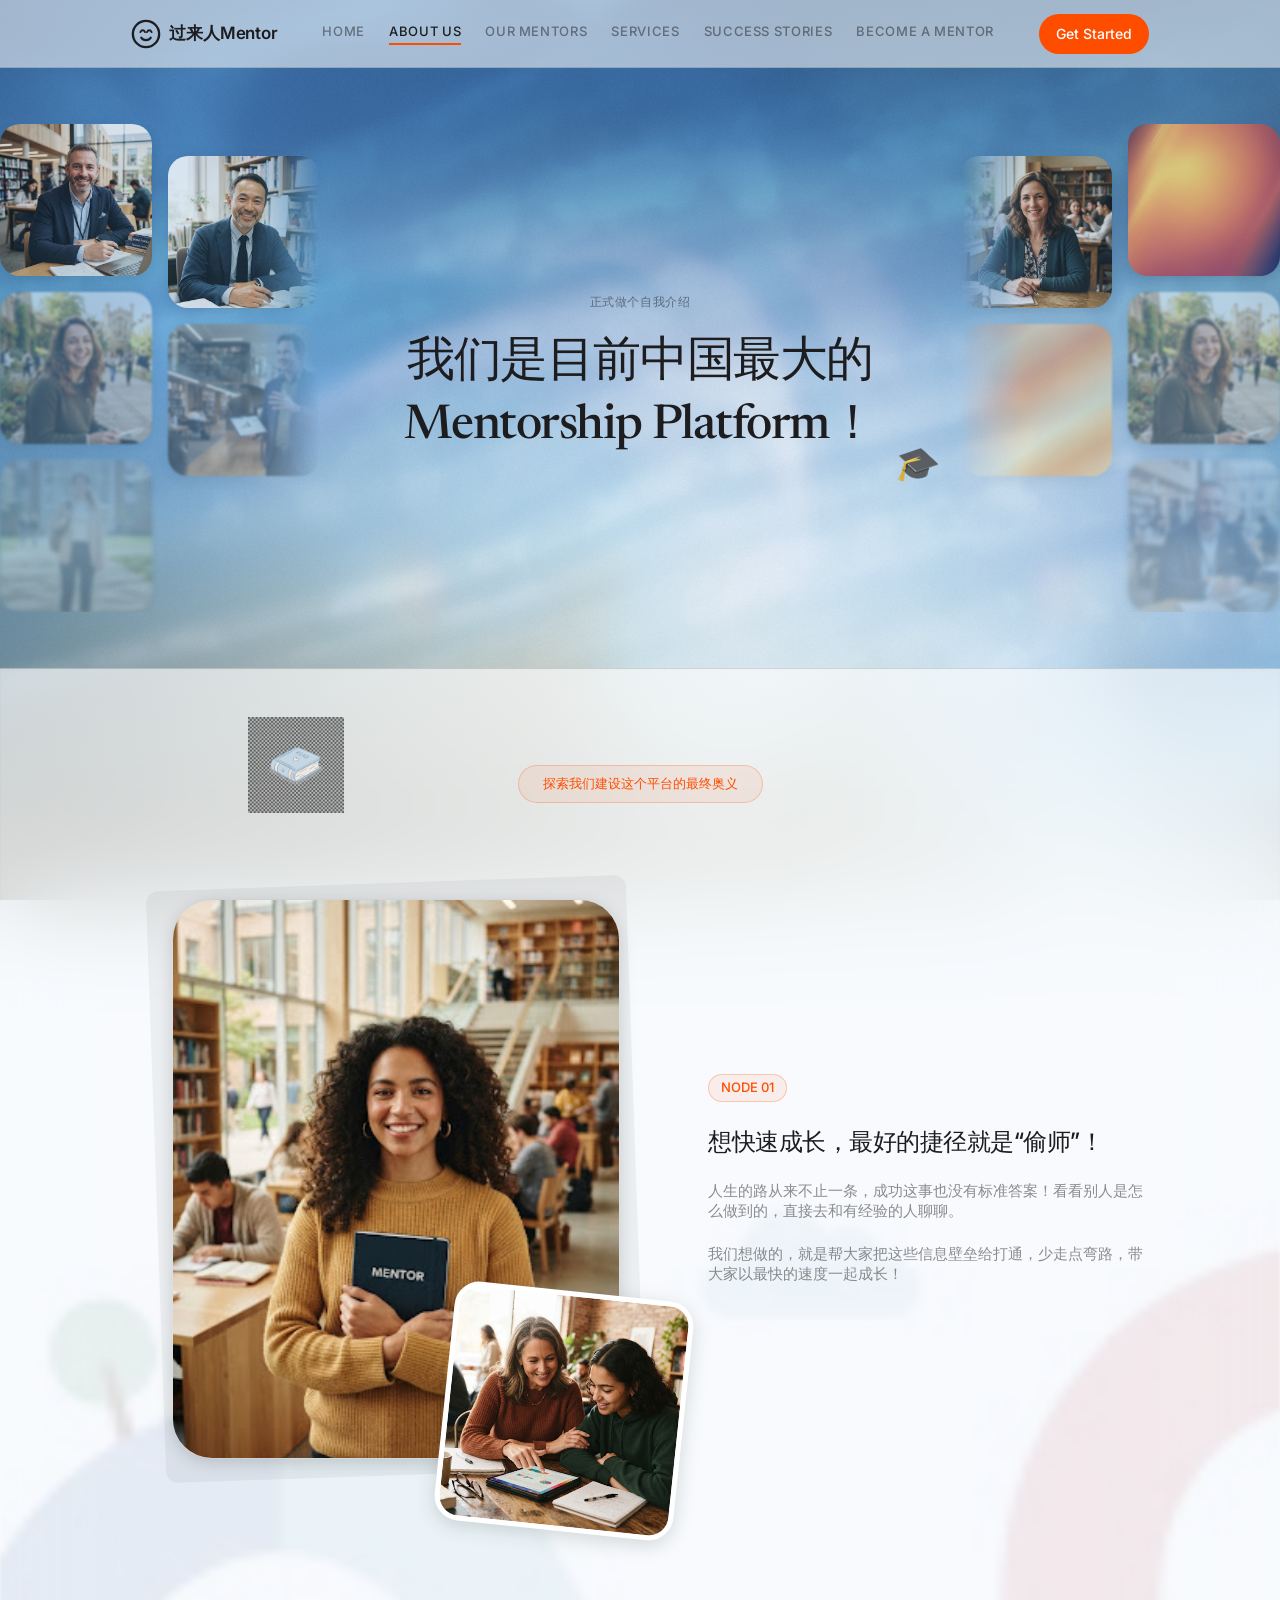
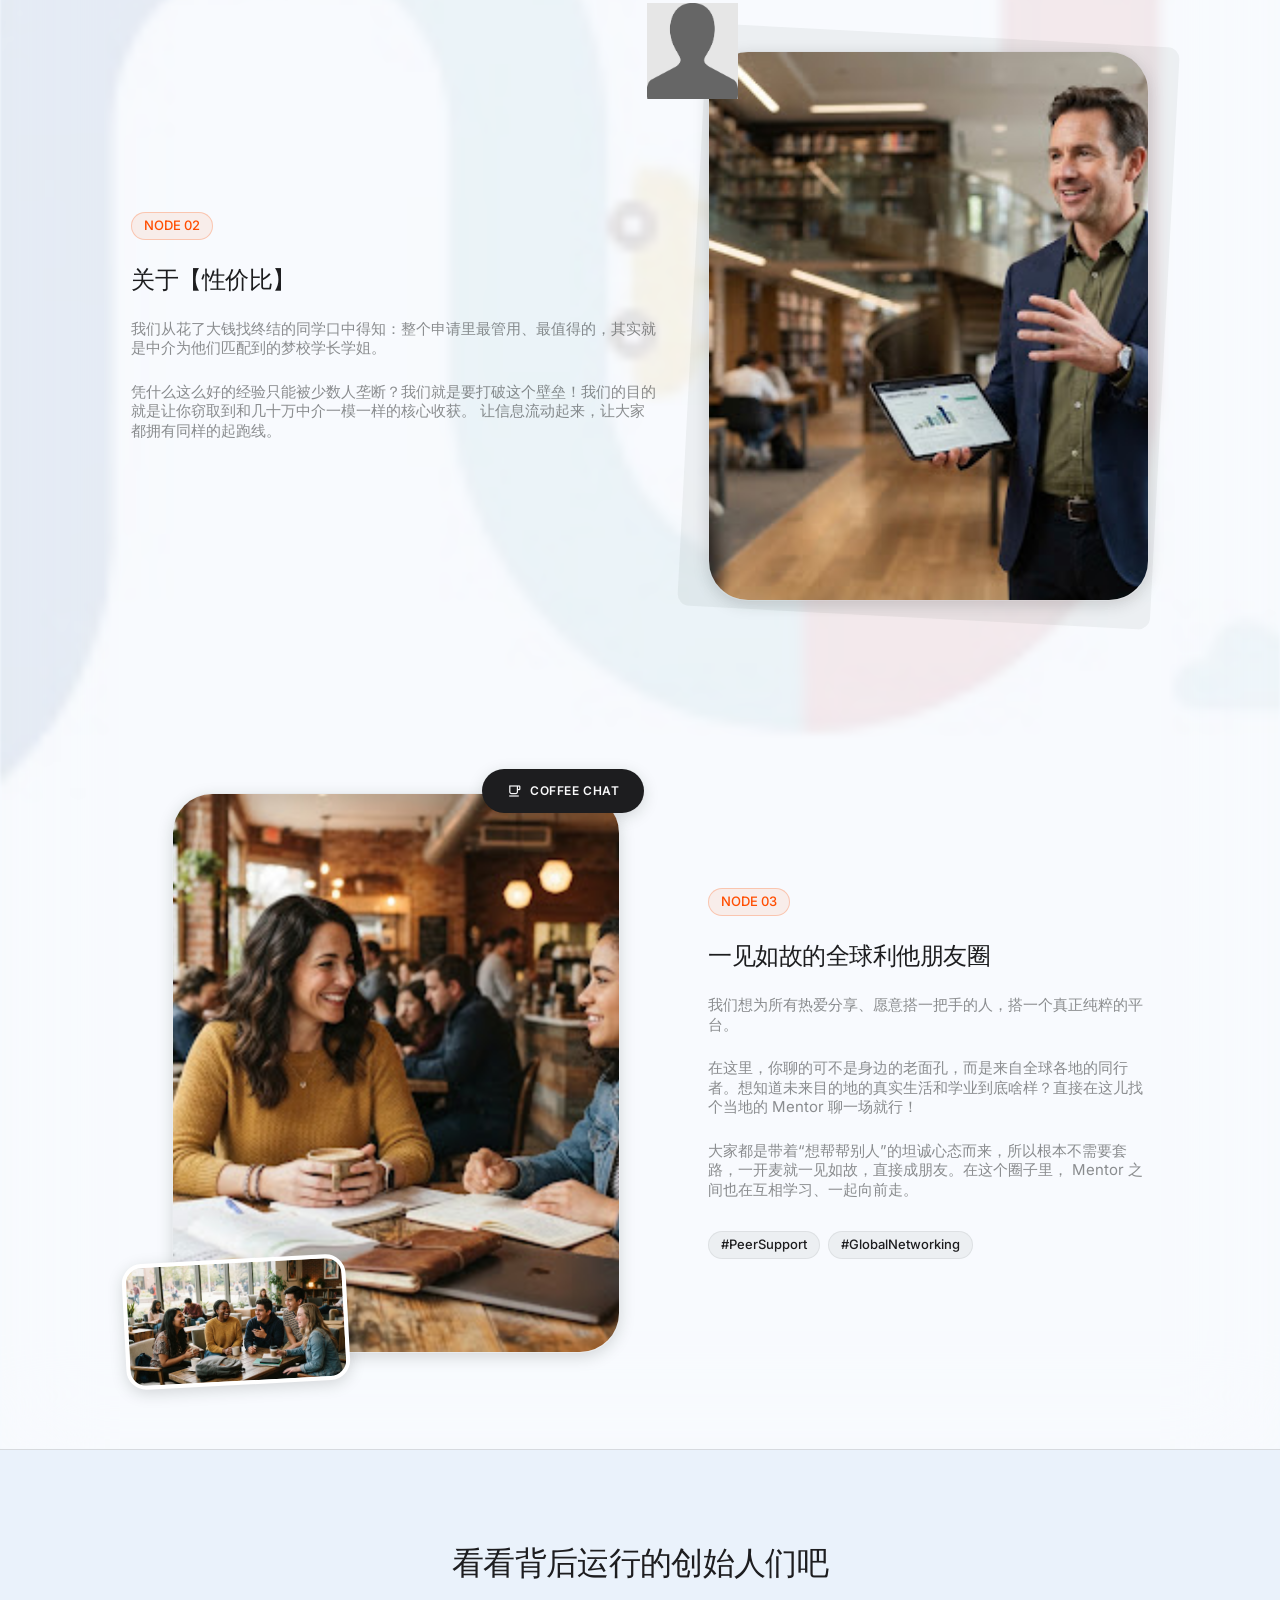
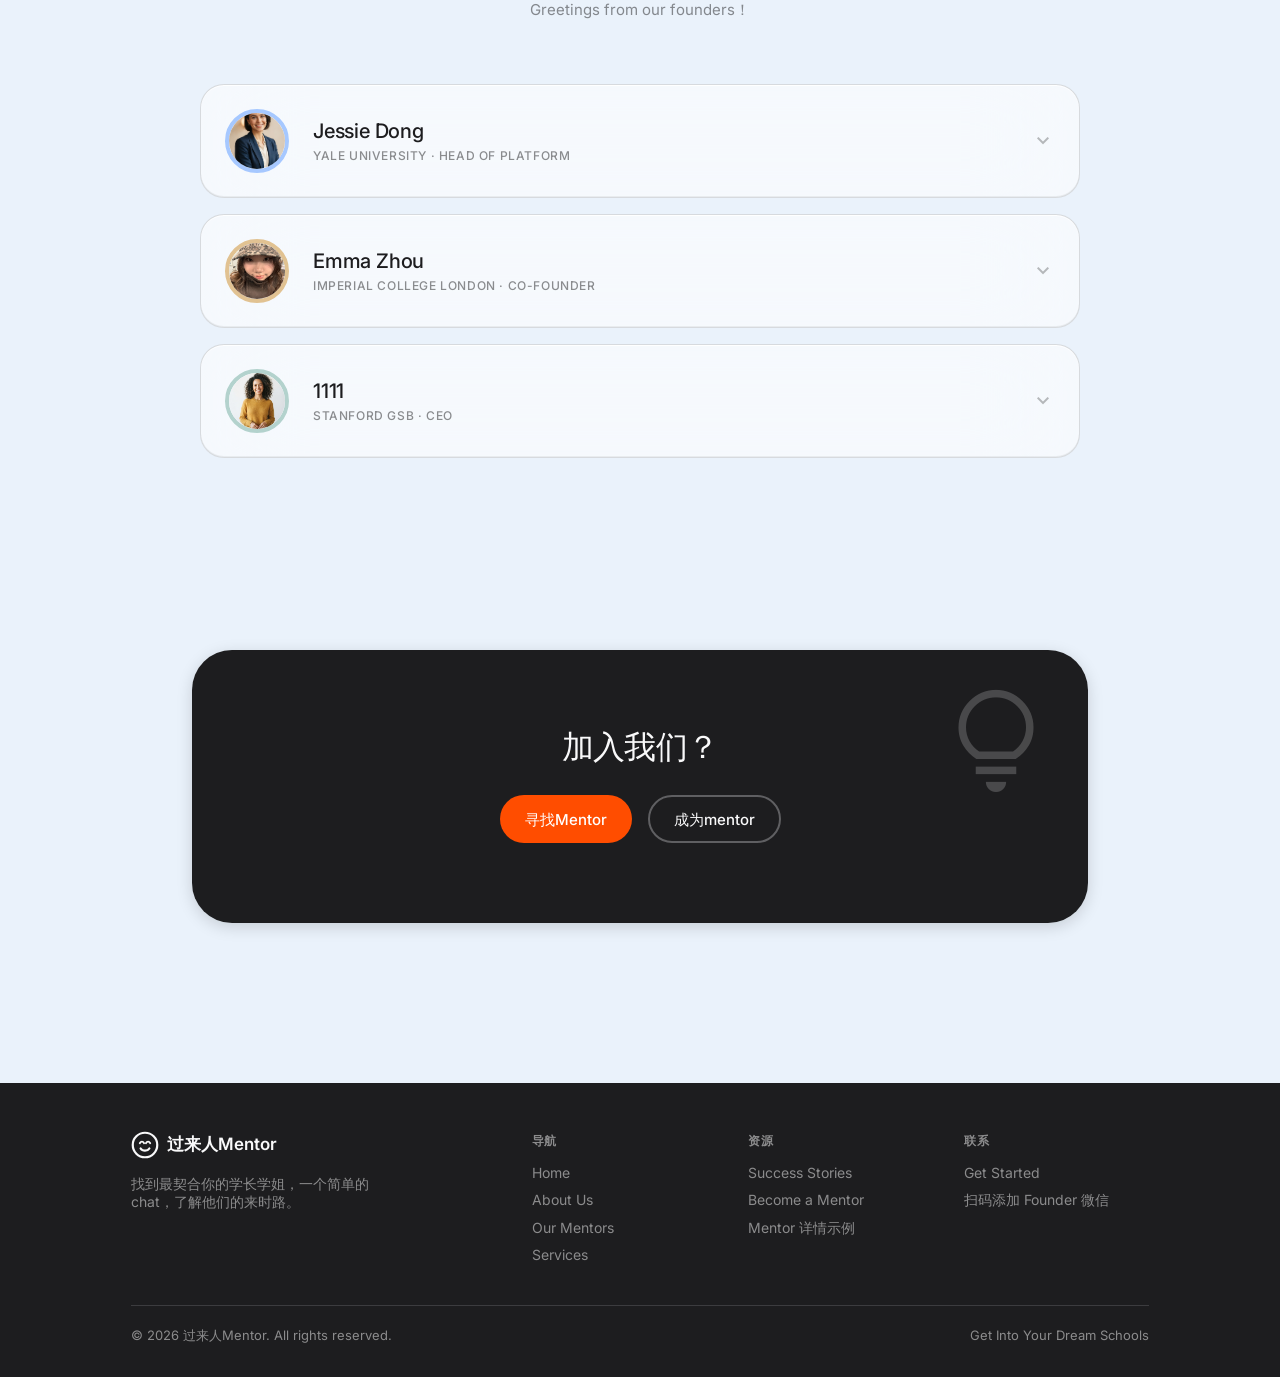
==== commit c8db2b8c: "✨ 合并新 hark UI: Our Mentors/Success Stories筛选可用 + favicon/manifest + 死链与占位修复 + jpg升级png" ====
--- a/about.html
+++ b/about.html
@@ -1,447 +1,688 @@
-<!DOCTYPE html><html class="scroll-smooth" lang="en" style=""><head>
+<!DOCTYPE html>
+<html lang="zh-CN">
+<head>
 <meta charset="utf-8">
-<meta content="width=device-width, initial-scale=1.0" name="viewport">
-<title>About Us | Your Admissions Mentor</title>
-<meta content="Learn about the team and story behind Your Admissions Mentor." name="description">
-<!-- Fonts & Icons -->
-<link href="https://fonts.googleapis.com" rel="preconnect">
-<link crossorigin="" href="https://fonts.gstatic.com" rel="preconnect">
-<link href="https://fonts.googleapis.com/css2?family=Inter:wght@400;500;700&amp;display=swap" rel="stylesheet">
-<link href="https://fonts.googleapis.com/css2?family=Material+Symbols+Outlined:wght,FILL@100..700,0..1&amp;display=swap" rel="stylesheet">
-<!-- Tailwind CSS -->
-<script src="https://cdn.tailwindcss.com?plugins=forms,container-queries"></script>
-<!-- Design System Configuration -->
-<script id="tailwind-config">tailwind.config = {darkMode: "class", theme: {extend: {colors: {"on-secondary-container": "#0f4a86", "secondary-fixed-dim": "#a6c8ff", "surface-dim": "#dadadb", "surface-container-high": "#e9e8e9", background: "#faf9fa", "on-secondary-fixed-variant": "#094784", "outline-variant": "#c2c7cf", "on-secondary": "#ffffff", "secondary-fixed": "#d5e3ff", "on-tertiary-fixed-variant": "#59431e", "surface-bright": "#faf9fa", "surface-container-highest": "#e3e2e3", "surface-container": "#eeedee", "on-error": "#ffffff", "on-tertiary": "#ffffff", "on-secondary-fixed": "#001c3b", "on-primary-fixed-variant": "#2f4c49", "tertiary-fixed-dim": "#e1c292", "inverse-surface": "#2f3032", "error-container": "#ffdad6", "surface-tint": "#476460", "on-surface": "#1a1c1d", "on-primary": "#ffffff", tertiary: "#725b33", "primary-container": "#b3d2cd", "on-primary-container": "#3e5b58", "primary-fixed": "#c9e9e4", surface: "#faf9fa", "surface-variant": "#e3e2e3", "inverse-primary": "#aecdc8", secondary: "#2e5f9d", error: "#ba1a1a", "primary-fixed-dim": "#aecdc8", "secondary-container": "#8ebbff", "tertiary-container": "#e7c797", "surface-container-lowest": "#ffffff", outline: "#72777f", "on-error-container": "#93000a", primary: "#476460", "on-background": "#1a1c1d", "on-surface-variant": "#42474e", "tertiary-fixed": "#ffdeac", "on-tertiary-container": "#69522c", "inverse-on-surface": "#f1f0f1", "on-tertiary-fixed": "#281900", "on-primary-fixed": "#02201d", "surface-container-low": "#f4f3f4"}, borderRadius: {DEFAULT: "0.25rem", lg: "0.5rem", xl: "0.75rem", full: "9999px"}, spacing: {"stack-sm": "8px", "margin-mobile": "20px", "stack-lg": "64px", "section-padding": "120px", "container-max": "1280px", gutter: "32px", "stack-md": "24px"}, fontFamily: {"display-lg": ["Libre Caslon Text"], button: ["Inter"], "label-caps": ["Inter"], "body-md": ["Inter"], "display-lg-mobile": ["Libre Caslon Text"], "headline-sm": ["Libre Caslon Text"], "headline-md": ["Libre Caslon Text"], "body-lg": ["Inter"], headline: ["Inter"], display: ["Inter"], body: ["Inter"], label: ["Inter"]}, fontSize: {"display-lg": ["64px", {lineHeight: "72px", letterSpacing: "-0.02em", fontWeight: "700"}], button: ["14px", {lineHeight: "20px", fontWeight: "600"}], "label-caps": ["12px", {lineHeight: "16px", letterSpacing: "0.1em", fontWeight: "600"}], "body-md": ["16px", {lineHeight: "24px", fontWeight: "400"}], "display-lg-mobile": ["40px", {lineHeight: "48px", letterSpacing: "-0.01em", fontWeight: "700"}], "headline-sm": ["24px", {lineHeight: "32px", fontWeight: "600"}], "headline-md": ["32px", {lineHeight: "40px", fontWeight: "600"}], "body-lg": ["18px", {lineHeight: "28px", fontWeight: "400"}]}}}};</script>
+<meta name="viewport" content="width=device-width, initial-scale=1.0">
+<title>About Us | 过来人Mentor</title>
+<meta content="Learn about the team and story behind 过来人Mentor." name="description">
+<link rel="icon" type="image/png" sizes="32x32" href="icons/favicon-32.png">
+<link rel="icon" type="image/png" sizes="16x16" href="icons/favicon-16.png">
+<link rel="apple-touch-icon" href="icons/apple-touch-icon.png">
+<link rel="manifest" href="manifest.json">
+<link rel="preconnect" href="https://fonts.googleapis.com">
+<link rel="preconnect" href="https://fonts.gstatic.com" crossorigin>
+<link href="https://fonts.googleapis.com/css2?family=Inter:wght@400;500;600;700&family=Newsreader:opsz,ital,wght@6..72,0,400;6..72,0,500;6..72,1,400&family=Material+Symbols+Outlined:wght,FILL@100..700,0..1&display=swap" rel="stylesheet">
+<link rel="stylesheet" href="css/hark.css">
 <style>
-        .material-symbols-outlined {
-            font-variation-settings: 'FILL' 0, 'wght' 300, 'GRAD' 0, 'opsz' 24;
-        }
-        .soft-shadow {
-            box-shadow: 0 10px 40px -15px rgba(0, 0, 0, 0.05);
-        }
-        .founder-card {
-            transition: all 0.5s cubic-bezier(0.4, 0, 0.2, 1);
-        }
-        .founder-card.expanded {
-            background-color: white !important;
-            border-color: rgba(71, 100, 96, 0.2) !important;
-        }
-        .marshmallow-hover:hover {
-            transform: translateY(-4px);
-            box-shadow: 0 20px 40px -10px rgba(0, 0, 0, 0.08);
-        }
-        @keyframes sparkle-float {
-            0%, 100% { transform: translateY(0) rotate(0); opacity: 1; }
-            50% { transform: translateY(-5px) rotate(15deg); opacity: 0.7; }
-        }
-        .animate-sparkle {
-            animation: sparkle-float 2s ease-in-out infinite;
-        }
-        .mask-edge-left {
-            mask-image: linear-gradient(to right, transparent, black 20%);
-        }
-        .mask-edge-right {
-            mask-image: linear-gradient(to left, transparent, black 20%);
-        }
-        .roadmap-path {
-            stroke-dasharray: 2000;
-            stroke-dashoffset: 2000;
-            animation: draw-path 4s ease-out forwards;
-        }
-        @keyframes draw-path {
-            to { stroke-dashoffset: 0; }
-        }
-        .float-node {
-            animation: float-node 6s ease-in-out infinite;
-        }
-        @keyframes float-node {
-            0%, 100% { transform: translateY(0); }
-            50% { transform: translateY(-15px); }
-        }
-    </style>
-</head><body class="bg-background text-on-surface font-body-md selection:bg-secondary-container">
-<!-- TopAppBar -->
-<nav class="fixed top-0 left-0 right-0 z-50 border-b border-gray-100 h-20" style="background: rgba(255,255,255,0.8); backdrop-filter: blur(12px); -webkit-backdrop-filter: blur(12px);">
-  <div class="flex justify-between items-center w-full px-5 md:px-8 max-w-[1280px] mx-auto h-full">
-    <a href="index.html" class="flex items-center gap-2 no-underline">
-      <svg fill="none" height="32" viewBox="0 0 32 32" width="32"><circle cx="16" cy="16" r="14" stroke="#02121d" stroke-width="2.5"/><path d="M10 14C10 14 11 12 12.5 12C14 12 15 14 15 14" stroke="#02121d" stroke-linecap="round" stroke-width="2"/><path d="M17 14C17 14 18 12 19.5 12C21 12 22 14 22 14" stroke="#02121d" stroke-linecap="round" stroke-width="2"/><path d="M11 20C11 20 12.5 22.5 16 22.5C19.5 22.5 21 20 21 20" stroke="#02121d" stroke-linecap="round" stroke-width="2.5"/></svg>
-      <span class="text-xl font-bold tracking-tight text-[#0A2540]">过来人Mentor</span>
+  /* ---- Hero：两侧导师照片墙 + 中央标题 ---- */
+  .about-hero { position: relative; overflow: hidden; }
+  .about-hero-inner {
+    position: relative;
+    display: flex; align-items: center; justify-content: center;
+    min-height: 600px; padding: 96px 0 80px;
+  }
+  .wall {
+    position: absolute; top: 50%; transform: translateY(-50%);
+    width: 25%;
+    display: grid; grid-template-columns: 1fr 1fr; gap: 16px;
+    opacity: .8;
+  }
+  .wall--left { left: 0; mask-image: linear-gradient(to left, transparent, black 20%); -webkit-mask-image: linear-gradient(to left, transparent, black 20%); }
+  .wall--right { right: 0; mask-image: linear-gradient(to right, transparent, black 20%); -webkit-mask-image: linear-gradient(to right, transparent, black 20%); }
+  .wall-col { display: flex; flex-direction: column; gap: 16px; }
+  .wall-col--offset { margin-top: 32px; }
+  .wall-img {
+    width: 100%; aspect-ratio: 1;
+    border-radius: var(--r-5); overflow: hidden;
+    box-shadow: var(--shadow-2);
+  }
+  .wall-img img { width: 100%; height: 100%; object-fit: cover; }
+  .wall-img--soft { filter: blur(1px); opacity: .6; }
+  .wall-img--faint { filter: blur(2px); opacity: .3; }
+  @media (max-width: 1100px) { .wall { display: none; } }
+
+  .about-hero-text { position: relative; z-index: 10; max-width: 640px; padding: 0 24px; text-align: center; }
+  .about-hero-text .caption { display: block; margin-bottom: 24px; }
+  .about-hero-emoji {
+    position: absolute; bottom: -16px; right: -40px;
+    transform: rotate(12deg); font-size: 36px; opacity: .8;
+  }
+
+  /* ---- Roadmap ---- */
+  .roadmap-section { position: relative; overflow: hidden; padding: 96px 0; }
+  .roadmap-bg {
+    position: absolute; inset: 0; pointer-events: none;
+    display: flex; justify-content: center;
+  }
+  .roadmap-bg img { width: 100%; height: 100%; object-fit: cover; opacity: .2; filter: blur(1px); }
+  .roadmap-head { position: relative; text-align: center; max-width: 720px; margin: 0 auto 96px; }
+  .roadmap-doodle {
+    position: absolute; top: -48px; left: -32px;
+    width: 96px; height: 96px; opacity: .6;
+  }
+  .roadmap-doodle img { width: 100%; height: 100%; object-fit: contain; }
+  .roadmap-nodes { display: flex; flex-direction: column; gap: 96px; position: relative; z-index: 10; }
+  .node { display: grid; grid-template-columns: 1fr; gap: 48px; align-items: center; }
+  .node-media { display: flex; justify-content: center; position: relative; }
+  .node-text { display: flex; flex-direction: column; align-items: flex-start; gap: 24px; }
+  .node-text p { margin: 0; }
+  @media (min-width: 861px) {
+    .roadmap-nodes { gap: 192px; }
+    .node { grid-template-columns: 6fr 5fr; gap: 48px; }
+    .node--flip .node-media { order: 2; }
+    .node--flip .node-text { order: 1; }
+  }
+
+  .float-wrap { position: relative; width: 100%; max-width: 448px; }
+  .float-backdrop {
+    position: absolute; inset: -16px;
+    background: var(--fill-tertiary);
+    border-radius: var(--r-3);
+  }
+  .float-backdrop--tilt-l { transform: rotate(-2deg); }
+  .float-backdrop--tilt-r { transform: rotate(3deg); }
+  .node-photo {
+    width: 100%; aspect-ratio: 4 / 5; object-fit: cover;
+    border-radius: 40px;
+    border: 1px solid var(--stroke-secondary);
+    box-shadow: var(--shadow-2);
+    position: relative; z-index: 10;
+  }
+  .node-overlap {
+    position: absolute; z-index: 20;
+    overflow: hidden;
+    border-radius: var(--r-5);
+    border: 4px solid #fff;
+    box-shadow: var(--shadow-2);
+    background: #fff;
+  }
+  .node-overlap img { width: 100%; height: 100%; object-fit: cover; }
+  .node-overlap--br {
+    width: 192px; aspect-ratio: 1;
+    bottom: -48px; right: -40px;
+    transform: rotate(6deg) scale(1.25);
+  }
+  .node-overlap--bl {
+    width: 224px; aspect-ratio: 16 / 9;
+    bottom: -32px; left: -48px;
+    transform: rotate(-3deg);
+  }
+  .node-doodle {
+    position: absolute; top: -48px; left: -64px;
+    width: 96px; height: 96px; z-index: 20;
+  }
+  .node-doodle img { width: 100%; height: 100%; object-fit: contain; }
+  .node-badge {
+    position: absolute; top: -24px; right: -24px; z-index: 20;
+    background: var(--ink); color: var(--text-primary-on);
+    padding: 12px 24px; border-radius: var(--r-pill);
+    font-size: 12px; font-weight: 600; letter-spacing: .05em; text-transform: uppercase;
+    box-shadow: var(--shadow-2);
+    display: flex; align-items: center; gap: 8px;
+  }
+  @media (max-width: 860px) {
+    .node-overlap--br { right: 0; bottom: -32px; transform: rotate(6deg); }
+    .node-overlap--bl { left: 0; bottom: -24px; }
+    .node-doodle { left: -8px; }
+    .node-badge { right: 0; }
+  }
+
+  /* ---- 动效（spring 缓动体系） ---- */
+  @keyframes float-node {
+    0%, 100% { transform: translateY(0); }
+    50% { transform: translateY(-15px); }
+  }
+  .float-node { animation: float-node 6s var(--spring) infinite; }
+  @keyframes sparkle-float {
+    0%, 100% { transform: translateY(0) rotate(0); opacity: 1; }
+    50% { transform: translateY(-5px) rotate(15deg); opacity: .7; }
+  }
+  .animate-sparkle { animation: sparkle-float 2s var(--spring) infinite; }
+  @media (prefers-reduced-motion: reduce) {
+    .float-node, .animate-sparkle { animation: none; }
+  }
+
+  /* ---- 创始人手风琴 ---- */
+  .founders-section { padding: 96px 0; }
+  .founders-head { text-align: center; margin-bottom: 64px; }
+  .founders-head p { margin: 12px 0 0; }
+  #founder-accordion { display: flex; flex-direction: column; gap: 16px; max-width: 880px; margin: 0 auto; }
+  .founder-card {
+    cursor: pointer; overflow: hidden;
+    padding: 24px;
+    transition: transform var(--spring-time) var(--spring),
+                box-shadow var(--dur-3) ease,
+                background var(--dur-3) ease;
+  }
+  .founder-card:hover { transform: translateY(-2px); box-shadow: var(--card-bevel), var(--shadow-2); }
+  .founder-card.expanded { background: var(--regular-solid-bg); }
+  .founder-head { display: flex; align-items: center; gap: 24px; }
+  .founder-avatar {
+    width: 64px; height: 64px; border-radius: 50%;
+    border: 4px solid var(--stroke-secondary);
+    overflow: hidden; flex-shrink: 0;
+    transition: transform var(--spring-time) var(--spring);
+  }
+  .founder-card:hover .founder-avatar { transform: scale(1.1); }
+  .founder-avatar img { width: 100%; height: 100%; object-fit: cover; }
+  .founder-head-text { flex-grow: 1; }
+  .founder-head-text h3 { margin: 0; }
+  .founder-head-text .caption { display: block; margin-top: 4px; }
+  .founder-chevron {
+    color: var(--text-tertiary);
+    transition: transform var(--spring-time) var(--spring);
+  }
+  .hidden-content {
+    max-height: 0; opacity: 0; overflow: hidden;
+    transition: max-height .5s var(--ease), opacity .5s var(--ease);
+  }
+  .hidden-content-inner {
+    padding-top: 32px; margin-top: 24px;
+    border-top: 1px solid var(--stroke-secondary);
+  }
+  .founder-quote { margin: 0; font-style: italic; }
+  .founder-flair { display: flex; align-items: center; gap: 8px; color: var(--color-attention); margin-top: 16px; }
+  .founder-flair .material-symbols-outlined { font-variation-settings: 'FILL' 1, 'wght' 300, 'GRAD' 0, 'opsz' 24; }
+
+  /* ---- Emma 工卡（Polaroid） ---- */
+  .emma-grid {
+    display: grid; grid-template-columns: 1fr; gap: 32px;
+    padding: 24px; border-radius: var(--r-4);
+    background-image: radial-gradient(rgba(29,29,31,.12) 1px, transparent 1px);
+    background-size: 16px 16px;
+  }
+  @media (min-width: 861px) { .emma-grid { grid-template-columns: 1fr 1fr; } }
+  .id-sleeve {
+    position: relative; display: flex; justify-content: center; align-items: center;
+    padding: 8px; border-radius: var(--r-3);
+    background: rgba(255,255,255,.3);
+    border: 1px solid rgba(255,255,255,.5);
+    box-shadow: var(--shadow-2);
+    overflow: hidden;
+  }
+  .id-gloss {
+    position: absolute; inset: 0; pointer-events: none;
+    background: linear-gradient(to top right, transparent, rgba(255,255,255,.2), transparent);
+  }
+  .id-card {
+    position: relative;
+    width: 320px; max-width: 100%; aspect-ratio: 3 / 4;
+    background: #fff; border-radius: var(--r-4);
+    border: 1px solid var(--stroke-secondary);
+    box-shadow: var(--shadow-2);
+    padding: 32px;
+    display: flex; flex-direction: column; align-items: center; gap: 16px;
+    transition: transform var(--spring-time) var(--spring);
+  }
+  .id-sleeve:hover .id-card { transform: rotate(0deg) scale(1.02); }
+  .id-hole {
+    position: absolute; top: -12px; left: 50%; transform: translateX(-50%);
+    width: 40px; height: 12px; border-radius: var(--r-pill);
+    background: var(--fill-tertiary);
+    border: 1px solid var(--stroke-secondary);
+    box-shadow: inset 0 1px 2px rgba(29,29,31,.1);
+  }
+  .id-watermark { position: absolute; top: 16px; right: 16px; opacity: .1; pointer-events: none; }
+  .id-watermark .material-symbols-outlined { font-size: 36px; }
+  .id-photo {
+    width: 224px; max-width: 100%; aspect-ratio: 4 / 5;
+    border-radius: var(--r-2); overflow: hidden;
+    border: 2px solid var(--stroke-secondary);
+    margin-bottom: 16px;
+  }
+  .id-photo img { width: 100%; height: 100%; object-fit: cover; }
+  .id-fields { width: 100%; display: flex; flex-direction: column; gap: 8px; text-align: left; }
+  .id-fields p { margin: 0; }
+  .id-label { font-size: 10px; font-weight: 700; color: var(--text-tertiary); text-transform: uppercase; letter-spacing: .1em; }
+  .id-value { font-size: 12px; font-weight: 500; }
+  .id-row { display: grid; grid-template-columns: 1fr 1fr; gap: 8px; }
+  .id-foot {
+    width: 100%; margin-top: 8px; padding-top: 12px;
+    border-top: 1px dashed var(--stroke-primary);
+    display: flex; justify-content: space-between; align-items: flex-end;
+  }
+  .id-meta { font-family: var(--font-mono); font-size: 10px; color: var(--text-tertiary); letter-spacing: -.02em; }
+  .id-meta .dim { display: block; opacity: .5; }
+  .id-meta .strong { font-weight: 700; }
+  .id-barcode { display: flex; flex-direction: column; align-items: flex-end; gap: 4px; }
+  .id-bars { display: flex; gap: 1px; height: 24px; align-items: flex-end; }
+  .id-bars i { display: block; background: var(--text-primary); }
+  .id-barcode p { margin: 0; font-family: var(--font-mono); font-size: 8px; opacity: .4; }
+
+  /* Emma 右侧展示 */
+  .emma-showcase { position: relative; padding: 32px 0; display: flex; flex-direction: column; align-items: center; }
+  .emma-photo {
+    width: 256px; height: 256px; border-radius: 50%;
+    border: 4px solid #fff; box-shadow: var(--shadow-2);
+    overflow: hidden; z-index: 10;
+  }
+  .emma-photo img { width: 100%; height: 100%; object-fit: cover; }
+  .emma-tag {
+    position: absolute; z-index: 20;
+    padding: 4px 12px; border-radius: var(--r-pill);
+    font-size: 12px; font-weight: 500;
+    box-shadow: var(--shadow-2);
+    white-space: nowrap;
+  }
+  .emma-story h4 { margin: 0 0 16px; font-size: 14px; font-weight: 700; letter-spacing: .02em; text-transform: uppercase; }
+  .emma-story .body2 { color: var(--text-secondary); }
+  .emma-story p, .emma-story div { margin: 0 0 12px; }
+
+  /* ---- CTA ---- */
+  .cta-section { padding: 96px 0; }
+  .cta-card {
+    background: var(--ink); color: var(--text-primary-on);
+    border-radius: 40px;
+    padding: 80px 48px;
+    text-align: center;
+    position: relative; overflow: hidden;
+    box-shadow: var(--shadow-2);
+    max-width: 896px; margin: 0 auto;
+  }
+  .cta-icon {
+    position: absolute; top: 0; right: 0; padding: 32px;
+    opacity: .2; font-size: 120px; color: var(--text-primary-on);
+  }
+  .cta-card h2 { color: var(--text-primary-on); margin-bottom: 24px; }
+  .cta-actions { display: flex; flex-direction: column; gap: 16px; justify-content: center; }
+  @media (min-width: 640px) { .cta-actions { flex-direction: row; } }
+  .hark-btn--on-dark {
+    background: transparent; color: var(--text-primary-on);
+    border: 2px solid rgba(249,249,250,.3);
+  }
+  .hark-btn--on-dark:hover { background: rgba(249,249,250,.1); }
+  @media (max-width: 640px) { .cta-card { padding: 48px 24px; } }
+</style>
+</head>
+<body>
+
+<iframe class="sky-frame" src="assets/sky.html" aria-hidden="true" tabindex="-1"></iframe>
+
+<!-- ===== 导航 ===== -->
+<nav class="hark-nav">
+  <div class="hark-nav-inner">
+    <a href="index.html" class="hark-brand">
+      <svg fill="none" height="30" viewBox="0 0 32 32" width="30"><circle cx="16" cy="16" r="14" stroke="#1D1D1F" stroke-width="2.5"/><path d="M10 14C10 14 11 12 12.5 12C14 12 15 14 15 14" stroke="#1D1D1F" stroke-linecap="round" stroke-width="2"/><path d="M17 14C17 14 18 12 19.5 12C21 12 22 14 22 14" stroke="#1D1D1F" stroke-linecap="round" stroke-width="2"/><path d="M11 20C11 20 12.5 22.5 16 22.5C19.5 22.5 21 20 21 20" stroke="#1D1D1F" stroke-linecap="round" stroke-width="2.5"/></svg>
+      <span>过来人Mentor</span>
     </a>
-    <div class="hidden md:flex items-center gap-6">
-<a class="text-[13px] font-bold text-[#0A2540] hover:text-[#1d3a78] transition-colors uppercase tracking-wider no-underline" href="index.html">Home</a>
-<a class="text-[13px] font-bold text-[#1d3a78] border-b-2 border-[#1d3a78] pb-0.5 transition-colors uppercase tracking-wider no-underline" href="about.html">About Us</a>
-<a class="text-[13px] font-bold text-[#0A2540] hover:text-[#1d3a78] transition-colors uppercase tracking-wider no-underline" href="platform.html">Our Mentors</a>
-<a class="text-[13px] font-bold text-[#0A2540] hover:text-[#1d3a78] transition-colors uppercase tracking-wider no-underline" href="services.html">Services</a>
-<a class="text-[13px] font-bold text-[#0A2540] hover:text-[#1d3a78] transition-colors uppercase tracking-wider no-underline" href="stories.html">Success Stories</a>
-<a class="text-[13px] font-bold text-[#0A2540] hover:text-[#1d3a78] transition-colors uppercase tracking-wider no-underline" href="recruit.html">Become a Mentor</a>
-    </div>
-    <a href="index.html" class="hidden md:inline-block bg-[#0A2540] text-white px-6 py-2.5 rounded-lg font-bold hover:opacity-90 transition-all active:scale-95 shadow-sm uppercase tracking-widest text-[11px] no-underline">Get Started</a>
-    <button class="md:hidden text-[#0A2540] p-2"><span class="material-symbols-outlined">menu</span></button>
+    <div class="hark-nav-links">
+      <a class="hark-nav-link" href="index.html">Home</a>
+      <a class="hark-nav-link active" href="about.html">About Us</a>
+      <a class="hark-nav-link" href="platform.html">Our Mentors</a>
+      <a class="hark-nav-link" href="services.html">Services</a>
+      <a class="hark-nav-link" href="stories.html">Success Stories</a>
+      <a class="hark-nav-link" href="recruit.html">Become a Mentor</a>
+    </div>
+    <div class="hark-nav-actions">
+      <a href="services.html" class="hark-btn hark-btn--accent hark-btn--sm">Get Started</a>
+      <button class="hark-nav-toggle" aria-label="菜单" aria-expanded="false"><span class="material-symbols-outlined">menu</span></button>
+    </div>
   </div>
 </nav>
-<main>
-<!-- Hero Section -->
-<section class="relative pt-24 pb-stack-lg px-margin-mobile md:px-8 max-w-[1440px] mx-auto text-center overflow-hidden">
-<div class="absolute inset-0 bg-white -z-10"></div>
-<div class="max-w-container-max mx-auto relative flex items-center justify-center min-h-[600px] py-20">
-<!-- Left Mentor Wall -->
-<div class="absolute left-0 top-1/2 -translate-y-1/2 w-1/4 hidden lg:grid grid-cols-2 gap-4 mask-edge-right opacity-80">
-<div class="space-y-4">
-<div class="w-full aspect-square rounded-2xl overflow-hidden shadow-sm">
-<img alt="Mentor" class="w-full h-full object-cover" src="images/assets/14fe5df8cb50.jpg">
+<div class="hark-mobile-menu">
+  <a class="hark-nav-link" href="index.html">Home</a>
+  <a class="hark-nav-link active" href="about.html">About Us</a>
+  <a class="hark-nav-link" href="platform.html">Our Mentors</a>
+  <a class="hark-nav-link" href="services.html">Services</a>
+  <a class="hark-nav-link" href="stories.html">Success Stories</a>
+  <a class="hark-nav-link" href="recruit.html">Become a Mentor</a>
+  <a href="services.html" class="hark-btn hark-btn--accent">Get Started</a>
 </div>
-<div class="w-full aspect-square rounded-2xl overflow-hidden shadow-sm blur-[1px] opacity-60">
-<img alt="Mentor" class="w-full h-full object-cover" src="images/assets/1c6facca3590.jpg">
-</div>
-<div class="w-full aspect-square rounded-2xl overflow-hidden shadow-sm blur-[2px] opacity-30">
-<img alt="Mentor" class="w-full h-full object-cover" src="images/assets/5721974a1975.jpg">
-</div>
-</div>
-<div class="space-y-4 mt-8">
-<div class="w-full aspect-square rounded-2xl overflow-hidden shadow-sm">
-<img alt="Mentor" class="w-full h-full object-cover" src="images/assets/c5a7724a6468.jpg">
-</div>
-<div class="w-full aspect-square rounded-2xl overflow-hidden shadow-sm blur-[1px] opacity-60">
-<img alt="Mentor" class="w-full h-full object-cover" src="images/assets/172cd6be106f.jpg">
-</div>
-</div>
-</div>
-<!-- Central Text Container -->
-<div class="relative z-10 max-w-2xl px-6 text-center">
-<p class="font-bold text-on-surface-variant uppercase tracking-widest mb-6 text-sm opacity-80">正式做个自我介绍</p>
-<h1 class="font-headline-xl text-[40px] md:text-[56px] text-primary leading-tight font-extrabold mb-12" style="font-family: Lexend; color: rgb(0, 35, 95);">我们是目前中国最大的<br>Mentorship Platform！</h1><span class="absolute -bottom-4 -right-10 rotate-12 text-4xl opacity-80">🎓</span>
-</div>
-<!-- Right Mentor Wall -->
-<div class="absolute right-0 top-1/2 -translate-y-1/2 w-1/4 hidden lg:grid grid-cols-2 gap-4 mask-edge-left opacity-80">
-<div class="space-y-4 mt-8">
-<div class="w-full aspect-square rounded-2xl overflow-hidden shadow-sm">
-<img alt="Mentor" class="w-full h-full object-cover" src="images/assets/a394ef5137a2.jpg">
-</div>
-<div class="w-full aspect-square rounded-2xl overflow-hidden shadow-sm blur-[1px] opacity-60">
-<img alt="Mentor" class="w-full h-full object-cover" src="images/assets/cf039cf46e86.jpg">
-</div>
-</div>
-<div class="space-y-4">
-<div class="w-full aspect-square rounded-2xl overflow-hidden shadow-sm">
-<img alt="Mentor" class="w-full h-full object-cover" src="images/assets/77ca566a1de1.jpg">
-</div>
-<div class="w-full aspect-square rounded-2xl overflow-hidden shadow-sm blur-[1px] opacity-60">
-<img alt="Mentor" class="w-full h-full object-cover" src="images/assets/1c6facca3590.jpg">
-</div>
-<div class="w-full aspect-square rounded-2xl overflow-hidden shadow-sm blur-[2px] opacity-30">
-<img alt="Mentor" class="w-full h-full object-cover" src="images/assets/14fe5df8cb50.jpg">
-</div>
-</div>
-</div>
-</div></section>
-<!-- Narrative Roadmap Section -->
-<section class="relative py-section-padding bg-surface-container-low overflow-hidden"><!-- Visual Roadmap Line -->
-<div class="absolute inset-0 pointer-events-none flex justify-center">
-<img alt="Cartoon road path" class="w-full h-full object-cover opacity-20 blur-[1px]" src="images/assets/2dc62df952c8.jpg">
-</div>
-<div class="max-w-container-max mx-auto px-margin-mobile md:px-8 relative z-10">
-<div class="text-center md:max-w-3xl mx-auto mb-24 relative">
-<div class="absolute -top-12 -left-8 w-24 h-24 opacity-60 animate-sparkle">
-<img alt="Book doodle" class="w-full h-full object-contain" src="images/assets/438008af3a33.jpg">
-</div>
-<p class="font-body-lg text-body-lg text-on-surface-variant leading-[1.8] opacity-90">
-<span class="bg-secondary-container/40 px-6 py-2 rounded-full inline-block shadow-sm border border-secondary/10">探索我们建设这个平台的最终奥义</span>
-</p>
-</div>
-<div class="space-y-stack-lg md:space-y-48">
-<!-- Node 01 -->
-<div class="grid grid-cols-1 md:grid-cols-12 items-center gap-12">
-<div class="md:col-span-6 order-2 md:order-1 flex justify-center relative">
-<div class="relative w-full max-w-md float-node">
-<div class="absolute -inset-4 bg-secondary/5 rounded-xl -rotate-2"></div>
-<img alt="Mentor at library" class="w-full aspect-[4/5] object-cover rounded-[40px] shadow-2xl border border-surface-container-highest relative z-10" src="images/mentors/18f5f029eb47.jpg">
-<!-- Overlapping New Photo -->
-<div class="absolute -bottom-12 -right-10 w-48 aspect-square rounded-2xl overflow-hidden shadow-xl border-4 border-white rotate-6 z-20 scale-125">
-<img alt="Mentor and student" class="w-full h-full object-cover" src="images/mentors/ffd549f6a1e8.jpg">
-</div>
-</div>
-</div>
-<div class="md:col-span-5 md:col-start-8 order-1 md:order-2 flex flex-col items-start gap-6">
-<div class="bg-secondary/10 text-secondary rounded-full px-4 py-1 font-label-caps text-label-caps border border-secondary/20 shadow-sm">NODE 01</div>
-<h3 class="text-headline-md font-bold text-primary leading-tight">想快速成长，最好的捷径就是“偷师”！</h3>
-<p class="text-body-md text-on-surface-variant leading-relaxed">人生的路从来不止一条，成功这事也没有标准答案！看看别人是怎么做到的，直接去和有经验的人聊聊。</p>
-<div class="text-body-md text-on-surface-variant leading-relaxed">我们想做的，就是帮大家把这些信息壁垒给打通，少走点弯路，带大家以最快的速度一起成长！</div>
-</div>
-</div>
-<!-- Node 02 -->
-<div class="grid grid-cols-1 md:grid-cols-12 items-center gap-12">
-<div class="md:col-span-5 md:col-start-1 flex flex-col items-start gap-6">
-<div class="bg-tertiary-container/40 text-tertiary rounded-full px-4 py-1 font-label-caps text-label-caps border border-tertiary/20 shadow-sm">NODE 02</div>
-<h3 class="text-headline-md font-bold text-primary leading-tight">关于【性价比】</h3>
-<p class="font-body-md text-body-md text-on-surface-variant leading-[1.8]">我们从花了大钱找终结的同学口中得知：整个申请里最管用、最值得的，其实就是中介为他们匹配到的梦校学长学姐。</p>
-<p class="font-body-md text-body-md text-on-surface-variant leading-[1.8]">凭什么这么好的经验只能被少数人垄断？我们就是要打破这个壁垒！我们的目的就是让你窃取到和几十万中介一模一样的核心收获。 让信息流动起来，让大家都拥有同样的起跑线。</p>
-</div>
-<div class="md:col-span-6 md:col-start-7 flex justify-center relative">
-<div class="relative w-full max-w-md float-node" style="animation-delay: -3s;">
-<div class="absolute -inset-4 bg-tertiary/5 rounded-xl rotate-3"></div>
-<img alt="Mentor portrait" class="w-full aspect-[4/5] object-cover rounded-[40px] shadow-2xl border border-surface-container-highest relative z-10" src="images/mentors/6a58cf6d20d4.jpg">
-<!-- Doodle -->
-<div class="absolute -top-12 -left-16 w-24 h-24 z-20">
-<img alt="Doodle" class="w-full h-full object-contain" src="images/assets/ac722b140f97.jpg">
-</div>
-</div>
-</div>
-</div>
-<!-- Node 03 -->
-<div class="grid grid-cols-1 md:grid-cols-12 items-center gap-12">
-<div class="md:col-span-6 order-2 md:order-1 flex justify-center relative">
-<div class="relative w-full max-w-md float-node">
-<div class="absolute -top-6 -right-6 z-20 bg-secondary text-on-secondary px-6 py-3 rounded-full font-label-caps text-xs shadow-lg flex items-center gap-2">
-<span class="material-symbols-outlined text-base">local_cafe</span> COFFEE CHAT
+
+<main class="page-top">
+  <!-- ===== Hero：导师照片墙 + 大标题 ===== -->
+  <section class="about-hero">
+    <div class="about-hero-inner">
+      <!-- Left Mentor Wall -->
+      <div class="wall wall--left">
+        <div class="wall-col">
+          <div class="wall-img"><img alt="Mentor" src="images/assets/14fe5df8cb50.jpg"></div>
+          <div class="wall-img wall-img--soft"><img alt="Mentor" src="images/assets/1c6facca3590.jpg"></div>
+          <div class="wall-img wall-img--faint"><img alt="Mentor" src="images/mentors/3a6efb364542.png"></div>
+        </div>
+        <div class="wall-col wall-col--offset">
+          <div class="wall-img"><img alt="Mentor" src="images/assets/c5a7724a6468.jpg"></div>
+          <div class="wall-img wall-img--soft"><img alt="Mentor" src="images/mentors/6a58cf6d20d4.jpg"></div>
+        </div>
+      </div>
+      <!-- Central Text -->
+      <div class="about-hero-text">
+        <span class="caption">正式做个自我介绍</span>
+        <h1 class="h0">我们是目前中国最大的<br>Mentorship Platform！</h1>
+        <span class="about-hero-emoji">🎓</span>
+      </div>
+      <!-- Right Mentor Wall -->
+      <div class="wall wall--right">
+        <div class="wall-col wall-col--offset">
+          <div class="wall-img"><img alt="Mentor" src="images/assets/a394ef5137a2.jpg"></div>
+          <div class="wall-img wall-img--soft"><img alt="Mentor" src="images/mentors/730550433345.png"></div>
+        </div>
+        <div class="wall-col">
+          <div class="wall-img"><img alt="Mentor" src="images/mentors/9a1b98882bcb.png"></div>
+          <div class="wall-img wall-img--soft"><img alt="Mentor" src="images/assets/1c6facca3590.jpg"></div>
+          <div class="wall-img wall-img--faint"><img alt="Mentor" src="images/assets/14fe5df8cb50.jpg"></div>
+        </div>
+      </div>
+    </div>
+  </section>
+
+  <!-- ===== Roadmap 三节点 ===== -->
+  <section class="roadmap-section hark-glass-band">
+    <div class="roadmap-bg">
+      <img alt="Cartoon road path" src="images/assets/2dc62df952c8.jpg">
+    </div>
+    <div class="hark-section" style="position:relative;z-index:10;">
+      <div class="roadmap-head">
+        <div class="roadmap-doodle animate-sparkle">
+          <img alt="Book doodle" src="images/assets/438008af3a33.jpg">
+        </div>
+        <span class="hark-tag hark-tag--accent" style="height:auto;padding:8px 24px;">探索我们建设这个平台的最终奥义</span>
+      </div>
+      <div class="roadmap-nodes">
+        <!-- Node 01 -->
+        <div class="node">
+          <div class="node-media">
+            <div class="float-wrap float-node">
+              <div class="float-backdrop float-backdrop--tilt-l"></div>
+              <img alt="Mentor at library" class="node-photo" src="images/mentors/18f5f029eb47.jpg">
+              <div class="node-overlap node-overlap--br">
+                <img alt="Mentor and student" src="images/mentors/ffd549f6a1e8.jpg">
+              </div>
+            </div>
+          </div>
+          <div class="node-text">
+            <span class="hark-tag hark-tag--accent">NODE 01</span>
+            <h3 class="h2">想快速成长，最好的捷径就是“偷师”！</h3>
+            <p class="body1 text-secondary">人生的路从来不止一条，成功这事也没有标准答案！看看别人是怎么做到的，直接去和有经验的人聊聊。</p>
+            <p class="body1 text-secondary">我们想做的，就是帮大家把这些信息壁垒给打通，少走点弯路，带大家以最快的速度一起成长！</p>
+          </div>
+        </div>
+        <!-- Node 02 -->
+        <div class="node node--flip">
+          <div class="node-text">
+            <span class="hark-tag hark-tag--accent">NODE 02</span>
+            <h3 class="h2">关于【性价比】</h3>
+            <p class="body1 text-secondary">我们从花了大钱找终结的同学口中得知：整个申请里最管用、最值得的，其实就是中介为他们匹配到的梦校学长学姐。</p>
+            <p class="body1 text-secondary">凭什么这么好的经验只能被少数人垄断？我们就是要打破这个壁垒！我们的目的就是让你窃取到和几十万中介一模一样的核心收获。 让信息流动起来，让大家都拥有同样的起跑线。</p>
+          </div>
+          <div class="node-media">
+            <div class="float-wrap float-node" style="animation-delay:-3s;">
+              <div class="float-backdrop float-backdrop--tilt-r"></div>
+              <img alt="Mentor portrait" class="node-photo" src="images/mentors/6a58cf6d20d4.jpg">
+              <div class="node-doodle">
+                <img alt="Doodle" src="images/assets/ac722b140f97.png">
+              </div>
+            </div>
+          </div>
+        </div>
+        <!-- Node 03 -->
+        <div class="node">
+          <div class="node-media">
+            <div class="float-wrap float-node">
+              <div class="node-badge">
+                <span class="material-symbols-outlined" style="font-size:16px;">local_cafe</span> COFFEE CHAT
+              </div>
+              <img alt="Coffee chat session" class="node-photo" src="images/assets/290b04af6ce8.jpg">
+              <div class="node-overlap node-overlap--bl">
+                <img alt="Students laughing" src="images/stories/c3d0847f8b51.jpg">
+              </div>
+            </div>
+          </div>
+          <div class="node-text">
+            <span class="hark-tag hark-tag--accent">NODE 03</span>
+            <h3 class="h2">一见如故的全球利他朋友圈</h3>
+            <p class="body1 text-secondary">我们想为所有热爱分享、愿意搭一把手的人，搭一个真正纯粹的平台。</p>
+            <p class="body1 text-secondary">在这里，你聊的可不是身边的老面孔，而是来自全球各地的同行者。想知道未来目的地的真实生活和学业到底啥样？直接在这儿找个当地的 Mentor 聊一场就行！</p>
+            <p class="body1 text-secondary">大家都是带着“想帮帮别人”的坦诚心态而来，所以根本不需要套路，一开麦就一见如故，直接成朋友。在这个圈子里， Mentor 之间也在互相学习、一起向前走。</p>
+            <div style="display:flex;flex-wrap:wrap;gap:8px;padding-top:8px;">
+              <span class="hark-tag">#PeerSupport</span>
+              <span class="hark-tag">#GlobalNetworking</span>
+            </div>
+          </div>
+        </div>
+      </div>
+    </div>
+  </section>
+
+  <!-- ===== 创始人手风琴 ===== -->
+  <section class="founders-section">
+    <div class="hark-section">
+      <div class="founders-head">
+        <h2 class="h1" style="font-family:var(--font-serif);">看看背后运行的创始人们吧</h2>
+        <p class="body1 text-secondary">Greetings from our founders！</p>
+      </div>
+      <div id="founder-accordion">
+        <!-- Founder 1 -->
+        <div class="founder-card hark-card hark-card--thin" onclick="toggleFounder(this)">
+          <div class="founder-head">
+            <div class="founder-avatar" style="border-color:#a6c8ff;">
+              <img alt="Jessie Dong" src="images/assets/28095558f9d0.jpg">
+            </div>
+            <div class="founder-head-text">
+              <h3 class="h3">Jessie Dong</h3>
+              <span class="caption">Yale University · head of platform</span>
+            </div>
+            <span class="material-symbols-outlined founder-chevron">expand_more</span>
+          </div>
+          <div class="hidden-content">
+            <div class="hidden-content-inner">
+              <p class="body1 founder-quote">
+                "I spent years decoding the Ivy League admissions process. My mission is to ensure that no student's potential is lost in translation. I believe every transcript deserves a soul."
+              </p>
+              <div class="founder-flair">
+                <span class="material-symbols-outlined animate-sparkle">auto_awesome</span>
+                <span class="body2" style="font-weight:500;">Witty Strategist &amp; Coffee Enthusiast</span>
+              </div>
+            </div>
+          </div>
+        </div>
+        <!-- Founder 2 -->
+        <div class="founder-card hark-card hark-card--thin" onclick="toggleFounder(this)">
+          <div class="founder-head">
+            <div class="founder-avatar" style="border-color:#e1c292;">
+              <img alt="Emma Zhou" src="images/assets/cfff11e73bea.jpg">
+            </div>
+            <div class="founder-head-text">
+              <h3 class="h3">Emma Zhou</h3>
+              <span class="caption">Imperial College London · co-founder</span>
+            </div>
+            <span class="material-symbols-outlined founder-chevron">expand_more</span>
+          </div>
+          <div class="hidden-content">
+            <div class="hidden-content-inner emma-grid">
+              <!-- Left Column: Polaroid in Sleeve -->
+              <div style="display:flex;justify-content:center;align-items:center;">
+                <div class="id-sleeve">
+                  <div class="id-gloss"></div>
+                  <div class="id-card">
+                    <div class="id-hole"></div>
+                    <div class="id-watermark">
+                      <span class="material-symbols-outlined">verified</span>
                     </div>
-<img alt="Coffee chat session" class="w-full aspect-[4/5] object-cover rounded-[40px] shadow-2xl border border-surface-container-highest relative z-10" src="images/assets/290b04af6ce8.jpg">
-<!-- Overlapping New Photo -->
-<div class="absolute -bottom-8 -left-12 w-56 aspect-video rounded-2xl overflow-hidden shadow-xl border-4 border-white -rotate-3 z-20">
-<img alt="Students laughing" class="w-full h-full object-cover" src="images/stories/c3d0847f8b51.jpg">
-</div>
-</div>
-</div>
-<div class="md:col-span-5 md:col-start-8 order-1 md:order-2 flex flex-col items-start gap-6">
-<div class="bg-secondary/10 text-secondary rounded-full px-4 py-1 font-label-caps text-label-caps border border-secondary/20 shadow-sm">NODE 03</div>
-<h3 class="font-headline-md text-headline-md text-primary leading-tight">一见如故的全球利他朋友圈</h3>
-<p class="font-body-md text-body-md text-on-surface-variant leading-relaxed">我们想为所有热爱分享、愿意搭一把手的人，搭一个真正纯粹的平台。</p>
-<p class="font-body-md text-body-md text-on-surface-variant leading-relaxed">在这里，你聊的可不是身边的老面孔，而是来自全球各地的同行者。想知道未来目的地的真实生活和学业到底啥样？直接在这儿找个当地的 Mentor 聊一场就行！</p>
-<p class="font-body-md text-body-md text-on-surface-variant leading-relaxed">大家都是带着“想帮帮别人”的坦诚心态而来，所以根本不需要套路，一开麦就一见如故，直接成朋友。在这个圈子里， Mentor 之间也在互相学习、一起向前走。</p>
-<div class="flex flex-wrap gap-2 pt-2">
-<span class="px-4 py-1.5 bg-surface-container-highest rounded-full text-xs font-label-caps text-on-surface-variant">#PeerSupport</span>
-<span class="px-4 py-1.5 bg-surface-container-highest rounded-full text-xs font-label-caps text-on-surface-variant">#GlobalNetworking</span>
-</div>
-</div>
-</div>
-</div>
-</div></section>
-<!-- Founder Interactive Section -->
-<section class="py-section-padding px-margin-mobile md:px-8 mx-auto w-full">
-<div class="text-center mb-16">
-<h2 class="font-headline-lg text-headline-lg text-primary mb-4">看看背后运行的创始人们吧</h2>
-<p class="font-body-md text-body-md text-on-surface-variant">Greetings from our founders！</p>
-</div>
-<div class="mx-auto flex flex-col gap-4 max-w-[90%]" id="founder-accordion">
-<!-- Founder 1 -->
-<div class="founder-card border border-outline-variant/30 p-6 cursor-pointer overflow-hidden group rounded-[40px]" onclick="toggleFounder(this)">
-<div class="flex items-center gap-6">
-<div class="w-16 h-16 rounded-full border-4 border-secondary-container overflow-hidden flex-shrink-0 transition-transform group-hover:scale-110">
-<img alt="Jessie Dong" class="w-full h-full object-cover" src="images/assets/28095558f9d0.jpg">
-</div>
-<div class="flex-grow">
-<h3 class="font-headline-md text-headline-md text-primary">Jessie Dong</h3>
-<p class="font-label-md text-label-md text-on-surface-variant uppercase tracking-wider">Yale University · head of platform</p>
-</div>
-<span class="material-symbols-outlined text-outline transition-transform group-[.expanded]:rotate-180" style="transform: rotate(0deg);">expand_more</span>
-</div>
-<div class="hidden-content max-h-0 overflow-hidden transition-all duration-500 ease-in-out opacity-0" style="max-height: 0px; opacity: 0;">
-<div class="pt-8 border-t border-outline-variant/20 mt-6 flex gap-8">
-<div class="flex-grow space-y-4">
-<p class="font-body-md text-body-md text-on-surface italic leading-relaxed">
-                                    "I spent years decoding the Ivy League admissions process. My mission is to ensure that no student's potential is lost in translation. I believe every transcript deserves a soul."
-                                </p>
-<div class="flex items-center gap-2 text-secondary">
-<span class="material-symbols-outlined animate-sparkle" style="font-variation-settings: &quot;FILL&quot; 1;">auto_awesome</span>
-<span class="font-label-md text-label-md">Witty Strategist &amp; Coffee Enthusiast</span>
-</div>
-</div>
-</div>
-</div>
-</div>
-<!-- Founder 2 -->
-<div class="founder-card border border-outline-variant/30 p-6 cursor-pointer overflow-hidden group rounded-[40px]" onclick="toggleFounder(this)">
-<div class="flex items-center gap-6">
-<div class="w-16 h-16 rounded-full border-4 border-tertiary-fixed-dim overflow-hidden flex-shrink-0 transition-transform group-hover:scale-110">
-<img alt="Emma Zhou" class="w-full h-full object-cover" src="images/assets/cfff11e73bea.jpg">
-</div>
-<div class="flex-grow">
-<h3 class="font-headline-md text-headline-md text-primary">Emma Zhou</h3>
-<p class="font-label-md text-label-md text-on-surface-variant uppercase tracking-wider">Imperial College London · co-founder</p>
-</div>
-<span class="material-symbols-outlined text-outline transition-transform group-[.expanded]:rotate-180" style="transform: rotate(0deg);">expand_more</span>
-</div>
-<div class="hidden-content max-h-0 overflow-hidden transition-all duration-500 ease-in-out opacity-0" style="max-height: 0px; opacity: 0;">
-<div class="pt-8 border-t border-outline-variant/20 mt-6 grid grid-cols-1 md:grid-cols-2 gap-8 bg-[radial-gradient(#e5e7eb_1px,transparent_1px)] [background-size:16px_16px] p-6 rounded-xl">
-<!-- Left Column: Polaroid in Sleeve -->
-<div class="flex justify-center items-center">
-<div class="relative p-2 bg-white/30 backdrop-blur-sm border border-white/50 rounded-lg shadow-xl overflow-hidden group flex justify-center items-center">
-<!-- Gloss Highlight -->
-<div class="absolute inset-0 bg-gradient-to-tr from-transparent via-white/20 to-transparent pointer-events-none"></div>
-<!-- Polaroid Card -->
-<div class="bg-white p-6 pb-4 shadow-xl rounded-xl border border-outline-variant/20 relative flex flex-col items-center gap-4 transition-transform group-hover:rotate-0 scale-110" style="width: 320px; aspect-ratio: 3 / 4; padding: 2rem;">
-  <!-- Badge Punch Hole -->
-  <div class="absolute -top-3 left-1/2 -translate-x-1/2 w-10 h-3 bg-surface-container-highest rounded-full border border-outline-variant/30 shadow-inner"></div>
-  
-  <!-- Brand Watermark -->
-  <div class="absolute top-4 right-4 opacity-10 pointer-events-none">
-    <span class="material-symbols-outlined text-4xl">verified</span>
+                    <div class="id-photo"><img alt="Emma Zhou" src="images/assets/0f7ecad6b8b7.png"></div>
+                    <div class="id-fields">
+                      <div>
+                        <p class="id-label">Name</p>
+                        <p class="h3" style="font-family:var(--font-serif);">Emma Zhou</p>
+                      </div>
+                      <div class="id-row">
+                        <div>
+                          <p class="id-label">Department</p>
+                          <p class="id-value">Founder</p>
+                        </div>
+                        <div>
+                          <p class="id-label">Role</p>
+                          <p class="id-value">Intern</p>
+                        </div>
+                      </div>
+                      <div>
+                        <p class="id-label">Institution</p>
+                        <p class="id-value">Imperial College London</p>
+                      </div>
+                    </div>
+                    <div class="id-foot">
+                      <div class="id-meta">
+                        <span class="dim">ACCESS LEVEL: ALPHA</span>
+                        <span class="strong">FOUNDER ID: 002</span>
+                      </div>
+                      <div class="id-barcode">
+                        <div class="id-bars">
+                          <i style="width:1px;height:100%;"></i>
+                          <i style="width:2px;height:100%;"></i>
+                          <i style="width:1px;height:75%;"></i>
+                          <i style="width:3px;height:100%;"></i>
+                          <i style="width:1px;height:100%;"></i>
+                          <i style="width:2px;height:50%;"></i>
+                          <i style="width:1px;height:100%;"></i>
+                          <i style="width:1px;height:100%;"></i>
+                          <i style="width:2px;height:75%;"></i>
+                        </div>
+                        <p>LUMINA SOFT SYS</p>
+                      </div>
+                    </div>
+                  </div>
+                </div>
+              </div>
+              <!-- Right Column: Showcase & Story -->
+              <div style="display:flex;flex-direction:column;gap:32px;">
+                <div class="emma-showcase">
+                  <div class="emma-photo"><img alt="Emma" src="images/assets/61f5d72a7b4f.jpg"></div>
+                  <span class="emma-tag" style="top:0;left:16px;background:#fce7f3;color:#9d174d;transform:rotate(-6deg);">冷死也要冰美式</span>
+                  <span class="emma-tag" style="top:16px;right:0;background:#fef3c7;color:#92400e;transform:rotate(3deg);">Dog person forever</span>
+                  <span class="emma-tag" style="bottom:16px;left:0;background:#dbeafe;color:#1e40af;transform:rotate(12deg);">Kpop Lover</span>
+                  <span class="emma-tag" style="bottom:0;right:16px;background:#f3f4f6;color:#374151;transform:rotate(-3deg);">黄金矿工</span>
+                </div>
+                <div class="emma-story">
+                  <h4>MY STORY:</h4>
+                  <div class="body2">
+                    <p>我常说自己是“小点子学家”。</p>
+                    <div>在地质学里，最璀璨的宝石往往诞生于高温、高压与极度苛刻的环境中。</div>
+                    <div>比起做一个冷冰冰的矿工，我要求我的人生这块岩石不仅坚硬，还要结晶出绝妙的光泽与形态。所以比起宏大复杂的叙事，我想我更喜欢在那些未经雕琢、毫无灵气的呆滞页岩深处，寻找哪怕极微小的闪光点，将其放大。</div>
+                    <div>很多人常说工科女呆板，说地质严肃。但我偏热衷于踏上未知的旅行，喜欢热热闹闹地交朋友，沉迷于音乐肆意迸发的能量。我拥有一个斑斓而奇妙的小世界，但也随时敞开大门，欢迎任何人带上他们的故事光临。</div>
+                    <div>凿穿沉闷，理清混沌。我期待在这片露头上，与每一个灵光一现的小点子一起，结晶出一片透亮、独特且富有生命力的小小矿脉。</div>
+                  </div>
+                </div>
+              </div>
+            </div>
+          </div>
+        </div>
+        <!-- Founder 3 -->
+        <div class="founder-card hark-card hark-card--thin" onclick="toggleFounder(this)">
+          <div class="founder-head">
+            <div class="founder-avatar" style="border-color:#b3d2cd;">
+              <img alt="Founder" src="images/assets/a6ec000df83a.jpg">
+            </div>
+            <div class="founder-head-text">
+              <h3 class="h3">1111</h3>
+              <span class="caption">Stanford GSB · CEO</span>
+            </div>
+            <span class="material-symbols-outlined founder-chevron">expand_more</span>
+          </div>
+          <div class="hidden-content">
+            <div class="hidden-content-inner">
+              <p class="body1 founder-quote">
+                "Silicon Valley taught me how to scale technology, but mentorship taught me how to scale human potential. I'm here to ensure every student finds their 'Yes'."
+              </p>
+              <div class="founder-flair">
+                <span class="material-symbols-outlined animate-sparkle">auto_awesome</span>
+                <span class="body2" style="font-weight:500;">Marathon Runner &amp; Narrative Specialist</span>
+              </div>
+            </div>
+          </div>
+        </div>
+      </div>
+    </div>
+  </section>
+
+  <!-- ===== CTA ===== -->
+  <section class="cta-section">
+    <div class="hark-section">
+      <div class="cta-card">
+        <span class="material-symbols-outlined cta-icon">lightbulb</span>
+        <h2 class="h1" style="font-family:var(--font-serif);">加入我们？</h2>
+        <div class="cta-actions">
+          <a href="platform.html" class="hark-btn hark-btn--accent">寻找Mentor</a>
+          <a href="recruit.html" class="hark-btn hark-btn--on-dark">成为mentor</a>
+        </div>
+      </div>
+    </div>
+  </section>
+</main>
+
+<!-- ===== 页脚 ===== -->
+<footer class="hark-footer">
+  <div class="hark-footer-inner">
+    <div class="hark-footer-grid">
+      <div>
+        <div style="display:flex;align-items:center;gap:8px;margin-bottom:16px;">
+          <svg fill="none" height="28" viewBox="0 0 32 32" width="28"><circle cx="16" cy="16" r="14" stroke="#F9F9FA" stroke-width="2.5"/><path d="M10 14C10 14 11 12 12.5 12C14 12 15 14 15 14" stroke="#F9F9FA" stroke-linecap="round" stroke-width="2"/><path d="M17 14C17 14 18 12 19.5 12C21 12 22 14 22 14" stroke="#F9F9FA" stroke-linecap="round" stroke-width="2"/><path d="M11 20C11 20 12.5 22.5 16 22.5C19.5 22.5 21 20 21 20" stroke="#F9F9FA" stroke-linecap="round" stroke-width="2.5"/></svg>
+          <span style="font-size:17px;font-weight:600;">过来人Mentor</span>
+        </div>
+        <p class="body2" style="color:var(--text-secondary-on);max-width:280px;">找到最契合你的学长学姐，一个简单的 chat，了解他们的来时路。</p>
+      </div>
+      <div>
+        <h4>导航</h4>
+        <ul>
+          <li><a href="index.html">Home</a></li>
+          <li><a href="about.html">About Us</a></li>
+          <li><a href="platform.html">Our Mentors</a></li>
+          <li><a href="services.html">Services</a></li>
+        </ul>
+      </div>
+      <div>
+        <h4>资源</h4>
+        <ul>
+          <li><a href="stories.html">Success Stories</a></li>
+          <li><a href="recruit.html">Become a Mentor</a></li>
+          <li><a href="mentors/mia.html">Mentor 详情示例</a></li>
+        </ul>
+      </div>
+      <div>
+        <h4>联系</h4>
+        <ul>
+          <li><a href="services.html">Get Started</a></li>
+          <li><span style="color:var(--text-secondary-on);">扫码添加 Founder 微信</span></li>
+        </ul>
+      </div>
+    </div>
+    <div class="hark-footer-bottom">
+      <span>© 2026 过来人Mentor. All rights reserved.</span>
+      <span>Get Into Your Dream Schools</span>
+    </div>
   </div>
-
-  <!-- Photo -->
-  <div class="w-56 aspect-[4/5] rounded-lg overflow-hidden border-2 border-surface-container-high shadow-sm mb-4"><img alt="Emma Zhou" class="w-full h-full object-cover" src="images/assets/0f7ecad6b8b7.jpg"></div>
-
-  <!-- ID Fields -->
-  <div class="w-full space-y-2 text-left gap-4">
-    <div>
-      <p class="text-[10px] font-bold text-outline uppercase tracking-widest">Name</p>
-      <p class="font-headline-md text-primary leading-tight">Emma Zhou</p>
-    </div>
-    <div class="grid grid-cols-2 gap-2">
-      <div>
-        <p class="text-[10px] font-bold text-outline uppercase tracking-widest">Department</p>
-        <p class="text-xs font-medium text-on-surface">Founder</p>
-      </div>
-      <div>
-        <p class="text-[10px] font-bold text-outline uppercase tracking-widest">Role</p>
-        <p class="text-xs font-medium text-on-surface">Intern</p>
-      </div>
-    </div>
-    <div>
-      <p class="text-[10px] font-bold text-outline uppercase tracking-widest">Institution</p>
-      <p class="text-xs font-medium text-on-surface">Imperial College London</p>
-    </div>
-  </div>
-
-  <!-- Footer: ID & Barcode -->
-  <div class="w-full mt-2 pt-3 border-t border-dashed border-outline-variant/30 flex justify-between items-end">
-    <div class="font-mono text-[10px] text-outline tracking-tighter">
-      <span class="block opacity-50">ACCESS LEVEL: ALPHA</span>
-      <span class="font-bold">FOUNDER ID: 002</span>
-    </div>
-    <div class="flex flex-col items-end gap-1">
-      <div class="flex gap-[1px] h-6 items-end">
-        <div class="w-[1px] h-full bg-on-surface"></div>
-        <div class="w-[2px] h-full bg-on-surface"></div>
-        <div class="w-[1px] h-3/4 bg-on-surface"></div>
-        <div class="w-[3px] h-full bg-on-surface"></div>
-        <div class="w-[1px] h-full bg-on-surface"></div>
-        <div class="w-[2px] h-1/2 bg-on-surface"></div>
-        <div class="w-[1px] h-full bg-on-surface"></div>
-        <div class="w-[1px] h-full bg-on-surface"></div>
-        <div class="w-[2px] h-3/4 bg-on-surface"></div>
-      </div>
-      <p class="text-[8px] font-mono opacity-40">LUMINA SOFT SYS</p>
-    </div>
-  </div>
-</div>
-</div>
-</div>
-<!-- Right Column: Showcase & Story -->
-<div class="flex flex-col gap-8">
-<!-- Top: Personal Showcase -->
-<div class="relative py-8 flex flex-col items-center">
-<div class="w-64 h-64 rounded-full border-4 border-white shadow-md overflow-hidden z-10"><img alt="Emma" class="w-full h-full object-cover" src="images/assets/61f5d72a7b4f.jpg"></div>
-<!-- Floating Tags -->
-<span class="absolute top-0 left-4 bg-[#fce7f3] text-[#9d174d] px-3 py-1 rounded-full text-xs font-medium shadow-sm -rotate-6">冷死也要冰美式</span>
-<span class="absolute top-4 right-0 bg-[#fef3c7] text-[#92400e] px-3 py-1 rounded-full text-xs font-medium shadow-sm rotate-3">Dog person forever</span>
-<span class="absolute bottom-4 left-0 bg-[#dbeafe] text-[#1e40af] px-3 py-1 rounded-full text-xs font-medium shadow-sm rotate-12">Kpop Lover</span>
-<span class="absolute bottom-0 right-4 bg-[#f3f4f6] text-[#374151] px-3 py-1 rounded-full text-xs font-medium shadow-sm -rotate-3">黄金矿工</span>
-</div>
-<!-- Bottom: My Story -->
-<div class="space-y-4">
-<h4 class="font-bold text-primary tracking-tight uppercase text-sm">MY STORY:</h4>
-<div class="text-sm text-on-surface-variant leading-relaxed space-y-3">
-<p class="">我常说自己是“小点子学家”。</p><div class="">在地质学里，最璀璨的宝石往往诞生于高温、高压与极度苛刻的环境中。</div><div class="">比起做一个冷冰冰的矿工，我要求我的人生这块岩石不仅坚硬，还要结晶出绝妙的光泽与形态。<span style="font-size: 0.875rem;" class="">所以比起宏大复杂的叙事，我想我更喜欢在那些未经雕琢、毫无灵气的呆滞页岩深处，寻找哪怕极微小的闪光点，将其放大。</span></div><div><span style="font-size: 0.875rem;" class="">很多人常说工科女呆板，说地质严肃。但我偏热衷于踏上未知的旅行，喜欢热热闹闹地交朋友，沉迷于音乐肆意迸发的能量。我拥有一个斑斓而奇妙的小世界，但也随时敞开大门，欢迎任何人带上他们的故事光临。</span></div><div><span style="font-size: 0.875rem;" class="">凿穿沉闷，理清混沌。我期待在这片露头上，与每一个灵光一现的小点子一起，结晶出一片透亮、独特且富有生命力的小小矿脉。</span></div><p></p>
-
-</div>
-</div>
-</div>
-</div></div>
-</div>
-<!-- Founder 3 -->
-<div class="founder-card border border-outline-variant/30 p-6 cursor-pointer overflow-hidden group rounded-[40px]" onclick="toggleFounder(this)">
-<div class="flex items-center gap-6">
-<div class="w-16 h-16 rounded-full border-4 border-primary-container overflow-hidden flex-shrink-0 transition-transform group-hover:scale-110">
-<img alt="Founder" class="w-full h-full object-cover transition-transform duration-700 hover:rotate-6" src="images/assets/a6ec000df83a.jpg">
-</div>
-<div class="flex-grow">
-<h3 class="font-headline-md text-headline-md text-primary">1111</h3>
-<p class="font-label-md text-label-md text-on-surface-variant uppercase tracking-wider">Stanford GSB · CEO</p>
-</div>
-<span class="material-symbols-outlined text-outline transition-transform group-[.expanded]:rotate-180" style="transform: rotate(0deg);">expand_more</span>
-</div>
-<div class="hidden-content max-h-0 overflow-hidden transition-all duration-500 ease-in-out opacity-0" style="max-height: 0px; opacity: 0;">
-<div class="pt-8 border-t border-outline-variant/20 mt-6 flex flex-col md:flex-row gap-8 items-start">
-<div class="flex-grow space-y-4">
-<p class="font-body-md text-body-md text-on-surface italic leading-relaxed">
-                                    "Silicon Valley taught me how to scale technology, but mentorship taught me how to scale human potential. I'm here to ensure every student finds their 'Yes'."
-                                </p>
-<div class="flex items-center gap-2 text-secondary">
-<span class="material-symbols-outlined animate-sparkle" style="font-variation-settings: &quot;FILL&quot; 1;">auto_awesome</span>
-<span class="font-label-md text-label-md">Marathon Runner &amp; Narrative Specialist</span>
-</div>
-</div>
-</div>
-</div>
-</div>
-</div>
-</section>
-<!-- CTA Section -->
-<section class="py-section-padding">
-<div class="max-w-4xl mx-auto px-margin-mobile md:px-8 text-center bg-primary rounded-[40px] p-12 md:p-20 text-white relative overflow-hidden shadow-2xl">
-<div class="absolute top-0 right-0 p-8 opacity-20">
-<span class="material-symbols-outlined text-[120px]">lightbulb</span>
-</div>
-<h2 class="font-display-lg text-4xl md:text-5xl mb-6">加入我们？</h2>
-<div class="flex flex-col sm:flex-row gap-4 justify-center">
-<button class="bg-white text-primary px-8 py-4 rounded-xl font-label-md text-label-md font-bold hover:bg-opacity-90 transition-all active:scale-95">寻找Mentor</button>
-<button class="border-2 border-white/30 px-8 py-4 rounded-xl font-label-md text-label-md font-bold hover:bg-white/10 transition-all active:scale-95">成为mentor</button>
-</div>
-</div>
-</section>
-</main>
-<!-- Footer -->
-<footer class="bg-surface-container-low dark:bg-surface-container-highest full-width bottom">
-<div class="w-full py-stack-lg px-margin-mobile md:px-8 max-w-container-max mx-auto flex flex-col md:flex-row justify-between items-center gap-stack-md">
-<div class="font-headline-md text-headline-md text-primary">
-                Your Admissions Mentor
-            </div>
-<div class="flex flex-wrap justify-center gap-8">
-<a class="text-on-surface-variant hover:text-primary transition-colors font-label-md text-label-md" href="#">Privacy Policy</a>
-<a class="text-on-surface-variant hover:text-primary transition-colors font-label-md text-label-md" href="#">Terms of Service</a>
-<a class="text-on-surface-variant hover:text-primary transition-colors font-label-md text-label-md" href="#">Contact Us</a>
-<a class="text-on-surface-variant hover:text-primary transition-colors font-label-md text-label-md" href="#">Careers</a>
-</div>
-<p class="font-body-md text-body-md text-on-surface-variant text-center md:text-right opacity-80">
-                © 2024 Your Admissions Mentor. Institutional Trust meets Human Connection.
-            </p>
-</div>
 </footer>
+
 <script>
-        function toggleFounder(element) {
-            const allCards = document.querySelectorAll('.founder-card');
-            const isClosing = element.classList.contains('expanded');
-            
-            allCards.forEach(card => {
-                const content = card.querySelector('.hidden-content');
-                const icon = card.querySelector('.material-symbols-outlined:last-child');
-                
-                // If it's the clicked card
-                if (card === element) {
-                    if (isClosing) {
-                        card.classList.remove('expanded');
-                        content.style.maxHeight = '0';
-                        content.style.opacity = '0';
-                        content.classList.remove('mt-6');
-                        icon.style.transform = 'rotate(0deg)';
-                    } else {
-                        card.classList.add('expanded');
-                        content.style.maxHeight = '1000px'; // Increased for long content like Emma's
-                        content.style.opacity = '1';
-                        content.classList.add('mt-6');
-                        icon.style.transform = 'rotate(180deg)';
-                    }
-                } else {
-                    // Close other cards (Classic accordion behavior - optional but cleaner)
-                    card.classList.remove('expanded');
-                    content.style.maxHeight = '0';
-                    content.style.opacity = '0';
-                    content.classList.remove('mt-6');
-                    icon.style.transform = 'rotate(0deg)';
-                }
-            });
+  function toggleFounder(element) {
+    const allCards = document.querySelectorAll('.founder-card');
+    const isClosing = element.classList.contains('expanded');
+
+    allCards.forEach(card => {
+      const content = card.querySelector('.hidden-content');
+      const icon = card.querySelector('.founder-chevron');
+
+      if (card === element) {
+        if (isClosing) {
+          card.classList.remove('expanded');
+          content.style.maxHeight = '0';
+          content.style.opacity = '0';
+          icon.style.transform = 'rotate(0deg)';
+        } else {
+          card.classList.add('expanded');
+          content.style.maxHeight = '1600px'; // 足够容纳 Emma 的工卡长内容
+          content.style.opacity = '1';
+          icon.style.transform = 'rotate(180deg)';
         }
-    </script>
-
-
-</body></html>+      } else {
+        // 手风琴：关闭其他卡
+        card.classList.remove('expanded');
+        content.style.maxHeight = '0';
+        content.style.opacity = '0';
+        icon.style.transform = 'rotate(0deg)';
+      }
+    });
+  }
+</script>
+<script src="js/nav.js"></script>
+</body>
+</html>
--- a/css/hark.css
+++ b/css/hark.css
@@ -0,0 +1,328 @@
+/* ============================================================
+   hark.css — hark 美学设计系统（浅色）
+   Tokens 取自 hark-ui-research/reports/design-tokens.css (.theme-light)
+   排版刻度取自 reports/design-analysis.md
+   ============================================================ */
+
+:root {
+  /* --- 文字 --- */
+  --text-primary: rgb(29, 29, 31);
+  --text-secondary: rgba(29, 29, 31, .5);
+  --text-tertiary: rgba(29, 29, 31, .3);
+  --text-primary-on: rgb(249, 249, 250);
+  --text-secondary-on: rgba(249, 249, 250, .5);
+
+  /* --- 描边 --- */
+  --stroke-primary: rgba(29, 29, 31, .14);
+  --stroke-secondary: rgba(29, 29, 31, .07);
+
+  /* --- 材质（叠在天空背景上的玻璃层） --- */
+  --regular-bg: rgba(255, 255, 255, .668);
+  --regular-solid-bg: rgba(255, 255, 255, .96);
+  --thin-bg: rgba(255, 255, 255, .55);
+  --fill-tertiary: rgba(29, 29, 31, .05);
+  --hover-wash: rgba(29, 29, 31, .05);
+
+  /* --- 语义色 --- */
+  --color-attention: #FF4D00;
+  --color-info: #005AD7;
+  --color-success: #0F9D58;
+  --color-error: #D64545;
+  --ink: rgb(29, 29, 31);
+
+  /* --- 间距刻度 --- */
+  --sp-1: 2px;  --sp-2: 4px;  --sp-3: 6px;  --sp-4: 8px;
+  --sp-5: 10px; --sp-6: 12px; --sp-7: 14px; --sp-8: 16px;
+  --sp-9: 20px; --sp-10: 24px; --sp-11: 28px; --sp-12: 32px;
+  --sp-13: 44px; --sp-14: 48px; --sp-15: 64px;
+
+  /* --- 圆角刻度 --- */
+  --r-1: 4px; --r-2: 8px; --r-3: 12px; --r-4: 16px;
+  --r-5: 20px; --r-6: 24px; --r-pill: 9999px;
+
+  /* --- 阴影 --- */
+  --shadow-1: 0 2px 8px rgba(0, 0, 0, .2);
+  --shadow-2: 0 4px 16px rgba(0, 0, 0, .15);
+  --shadow-3: 0 8px 24px rgba(0, 0, 0, .4);
+  --card-bevel: inset 0 1px 0 rgba(255, 255, 255, .9),
+                inset 0 -1px 0 rgba(29, 29, 31, .06);
+
+  /* --- 动效 --- */
+  --ease: cubic-bezier(.45, 0, .55, 1);
+  --dur-1: .15s; --dur-2: .2s; --dur-3: .3s;
+  --spring: cubic-bezier(.2, .9, .25, 1.1);
+  --spring-time: .42s;
+
+  /* --- 字体栈 --- */
+  --font-sans: "GT Standard L", "Helvetica Neue", Inter, -apple-system,
+    BlinkMacSystemFont, "PingFang SC", "Microsoft YaHei", sans-serif;
+  --font-serif: "Hark Serif", Newsreader, Georgia, "Songti SC", serif;
+  --font-mono: "GT Standard Mono", ui-monospace, SFMono-Regular, Menlo, monospace;
+}
+
+/* ============ 基础 ============ */
+*, *::before, *::after { box-sizing: border-box; }
+html { -webkit-text-size-adjust: 100%; }
+body {
+  margin: 0;
+  background: transparent;           /* 天空 iframe 兜底：纯黑底在 html 上 */
+  color: var(--text-primary);
+  font-family: var(--font-sans);
+  font-size: 15px;
+  line-height: 19.5px;
+  letter-spacing: 0;
+  -webkit-font-smoothing: antialiased;
+}
+html { background: #eaf2fb; }        /* 天空加载前的占位 */
+img { max-width: 100%; display: block; }
+a { color: inherit; text-decoration: none; }
+button { font-family: inherit; cursor: pointer; }
+::selection { background: var(--color-attention); color: #fff; }
+
+/* ============ 天空背景 ============ */
+.sky-frame {
+  position: fixed;
+  inset: 0;
+  width: 100%;
+  height: 100%;
+  border: none;
+  z-index: -1;
+  pointer-events: none;
+}
+
+/* ============ 排版 ============ */
+.h0, .h1, .h2, .h3 { margin: 0; color: var(--text-primary); }
+.h0 {
+  font-family: var(--font-serif);
+  font-size: 48px; line-height: 62.4px; font-weight: 500;
+  letter-spacing: -.03em;
+}
+.h1 { font-size: 32px; line-height: 41.6px; font-weight: 500; letter-spacing: -.02em; }
+.h2 { font-size: 24px; line-height: 31.2px; font-weight: 500; letter-spacing: -.02em; }
+.h3 { font-size: 20px; line-height: 26px; font-weight: 500; letter-spacing: -.01em; }
+.body1 { font-size: 15px; line-height: 19.5px; font-weight: 400; }
+.body2 { font-size: 14px; line-height: 18.2px; font-weight: 400; }
+.caption {
+  font-size: 12px; line-height: 15.6px; font-weight: 500;
+  letter-spacing: .05em; text-transform: uppercase;
+  color: var(--text-secondary);
+}
+.serif-em { font-family: var(--font-serif); font-style: italic; font-weight: 300; }
+.text-secondary { color: var(--text-secondary); }
+.text-tertiary { color: var(--text-tertiary); }
+
+@media (max-width: 640px) {
+  .h0 { font-size: 34px; line-height: 44px; }
+  .h1 { font-size: 26px; line-height: 34px; }
+}
+
+/* ============ 布局容器 ============ */
+.hark-section {
+  max-width: 1120px;
+  margin: 0 auto;
+  padding-left: clamp(16px, 4vw, 64px);
+  padding-right: clamp(16px, 4vw, 64px);
+}
+main { position: relative; }
+
+/* ============ 导航 ============ */
+.hark-nav {
+  position: fixed;
+  top: 0; left: 0; right: 0;
+  z-index: 50;
+  height: 68px;
+  background: var(--thin-bg);
+  backdrop-filter: blur(50px);
+  -webkit-backdrop-filter: blur(50px);
+  border-bottom: 1px solid var(--stroke-primary);
+}
+.hark-nav-inner {
+  max-width: 1120px;
+  margin: 0 auto;
+  height: 100%;
+  padding: 0 clamp(16px, 4vw, 64px);
+  display: flex;
+  align-items: center;
+  justify-content: space-between;
+  gap: var(--sp-8);
+}
+.hark-brand {
+  display: flex; align-items: center; gap: var(--sp-4);
+  font-size: 17px; font-weight: 600; letter-spacing: -.01em;
+  white-space: nowrap;
+}
+.hark-nav-links { display: flex; align-items: center; gap: var(--sp-10); }
+.hark-nav-link {
+  font-size: 13px; font-weight: 500; letter-spacing: .05em;
+  text-transform: uppercase;
+  color: var(--text-secondary);
+  padding-bottom: 2px;
+  border-bottom: 2px solid transparent;
+  transition: color var(--dur-2) ease;
+}
+.hark-nav-link:hover { color: var(--text-primary); }
+.hark-nav-link.active {
+  color: var(--text-primary);
+  border-bottom-color: var(--color-attention);
+}
+.hark-nav-actions { display: flex; align-items: center; gap: var(--sp-6); }
+
+/* 移动端菜单 */
+.hark-nav-toggle {
+  display: none;
+  width: 40px; height: 40px;
+  align-items: center; justify-content: center;
+  background: transparent; border: none; border-radius: var(--r-3);
+}
+.hark-nav-toggle:active { transform: scale(.97); }
+.hark-mobile-menu {
+  display: none;
+  position: fixed;
+  top: 68px; left: 0; right: 0;
+  z-index: 49;
+  background: var(--regular-solid-bg);
+  backdrop-filter: blur(50px);
+  -webkit-backdrop-filter: blur(50px);
+  border-bottom: 1px solid var(--stroke-primary);
+  padding: var(--sp-8) clamp(16px, 4vw, 64px) var(--sp-10);
+  flex-direction: column;
+  gap: var(--sp-9);
+}
+.hark-mobile-menu.open { display: flex; }
+.hark-mobile-menu .hark-nav-link { font-size: 15px; text-transform: none; letter-spacing: 0; }
+
+@media (max-width: 860px) {
+  .hark-nav-links, .hark-nav-actions .hark-btn { display: none; }
+  .hark-nav-toggle { display: inline-flex; }
+}
+
+/* 页面上部留白，避开 fixed 导航 */
+.page-top { padding-top: 68px; }
+
+/* ============ 按钮 ============ */
+.hark-btn {
+  display: inline-flex; align-items: center; justify-content: center;
+  gap: var(--sp-4);
+  height: 48px;
+  padding: 0 var(--sp-10);
+  border-radius: var(--r-pill);
+  border: 1px solid transparent;
+  font-size: 15px; font-weight: 500; line-height: 1;
+  transition: transform .12s ease-out, background var(--dur-2) ease,
+              border-color var(--dur-2) ease, color var(--dur-2) ease;
+  white-space: nowrap;
+}
+.hark-btn:active { transform: scale(.97); }
+.hark-btn--primary { background: var(--ink); color: var(--text-primary-on); }
+.hark-btn--primary:hover { background: rgba(29, 29, 31, .85); }
+.hark-btn--accent { background: var(--color-attention); color: #fff; }
+.hark-btn--accent:hover { background: #e64500; }
+.hark-btn--ghost {
+  background: transparent; color: var(--text-primary);
+  border-color: var(--stroke-primary);
+}
+.hark-btn--ghost:hover { background: var(--hover-wash); }
+.hark-btn--sm { height: 40px; padding: 0 var(--sp-8); font-size: 14px; }
+
+/* ============ 卡片（玻璃材质） ============ */
+.hark-card {
+  background: var(--regular-bg);
+  backdrop-filter: blur(50px);
+  -webkit-backdrop-filter: blur(50px);
+  border: 1px solid var(--stroke-primary);
+  border-radius: var(--r-6);
+  box-shadow: var(--card-bevel);
+}
+.hark-card--solid { background: var(--regular-solid-bg); }
+.hark-card--thin { background: var(--thin-bg); }
+.hark-card-pad { padding: var(--sp-12); }
+@media (max-width: 640px) { .hark-card-pad { padding: var(--sp-9); } }
+
+/* hover 上浮卡 */
+.hark-card-lift { transition: transform var(--spring-time) var(--spring),
+                              box-shadow var(--dur-3) ease; }
+.hark-card-lift:hover {
+  transform: translateY(-4px);
+  box-shadow: var(--card-bevel), var(--shadow-2);
+}
+
+/* ============ 标签 pill ============ */
+.hark-tag {
+  display: inline-flex; align-items: center;
+  height: 28px; padding: 0 var(--sp-6);
+  border-radius: var(--r-pill);
+  background: var(--fill-tertiary);
+  border: 1px solid var(--stroke-secondary);
+  font-size: 13px; font-weight: 500; color: var(--text-primary);
+}
+.hark-tag--accent {
+  background: rgba(255, 77, 0, .08);
+  border-color: rgba(255, 77, 0, .25);
+  color: var(--color-attention);
+}
+
+/* ============ 跑马灯 ============ */
+@keyframes hark-marquee {
+  0% { transform: translateX(0); }
+  100% { transform: translateX(-50%); }
+}
+.hark-marquee { overflow: hidden; }
+.hark-marquee-track {
+  display: flex;
+  width: max-content;
+  animation: hark-marquee 35s linear infinite;
+}
+.hark-marquee-track:hover { animation-play-state: paused; }
+.hark-marquee--fast .hark-marquee-track { animation-duration: 25s; }
+.hark-fade-mask {
+  mask-image: linear-gradient(to right, transparent 0%, black 8%, black 92%, transparent 100%);
+  -webkit-mask-image: linear-gradient(to right, transparent 0%, black 8%, black 92%, transparent 100%);
+}
+@media (prefers-reduced-motion: reduce) {
+  .hark-marquee-track { animation: none; }
+}
+
+/* ============ 页脚 ============ */
+.hark-footer {
+  background: var(--ink);
+  color: var(--text-primary-on);
+  margin-top: var(--sp-15);
+}
+.hark-footer a { color: var(--text-secondary-on); transition: color var(--dur-2) ease; }
+.hark-footer a:hover { color: var(--text-primary-on); }
+.hark-footer-inner {
+  max-width: 1120px;
+  margin: 0 auto;
+  padding: var(--sp-14) clamp(16px, 4vw, 64px) var(--sp-12);
+}
+.hark-footer-grid {
+  display: grid;
+  grid-template-columns: 2fr 1fr 1fr 1fr;
+  gap: var(--sp-12);
+}
+.hark-footer h4 {
+  margin: 0 0 var(--sp-6);
+  font-size: 12px; font-weight: 600; letter-spacing: .05em;
+  text-transform: uppercase; color: var(--text-secondary-on);
+}
+.hark-footer ul { list-style: none; margin: 0; padding: 0; }
+.hark-footer li { margin-bottom: var(--sp-4); font-size: 14px; }
+.hark-footer-bottom {
+  border-top: 1px solid rgba(249, 249, 250, .14);
+  margin-top: var(--sp-12); padding-top: var(--sp-9);
+  font-size: 13px; color: var(--text-secondary-on);
+  display: flex; justify-content: space-between; gap: var(--sp-8); flex-wrap: wrap;
+}
+@media (max-width: 760px) {
+  .hark-footer-grid { grid-template-columns: 1fr 1fr; gap: var(--sp-10); }
+}
+
+/* ============ 杂项工具 ============ */
+.hark-divider { border: none; border-top: 1px solid var(--stroke-primary); }
+.hark-glass-band {
+  background: var(--thin-bg);
+  backdrop-filter: blur(50px);
+  -webkit-backdrop-filter: blur(50px);
+  border-top: 1px solid var(--stroke-primary);
+  border-bottom: 1px solid var(--stroke-primary);
+}
